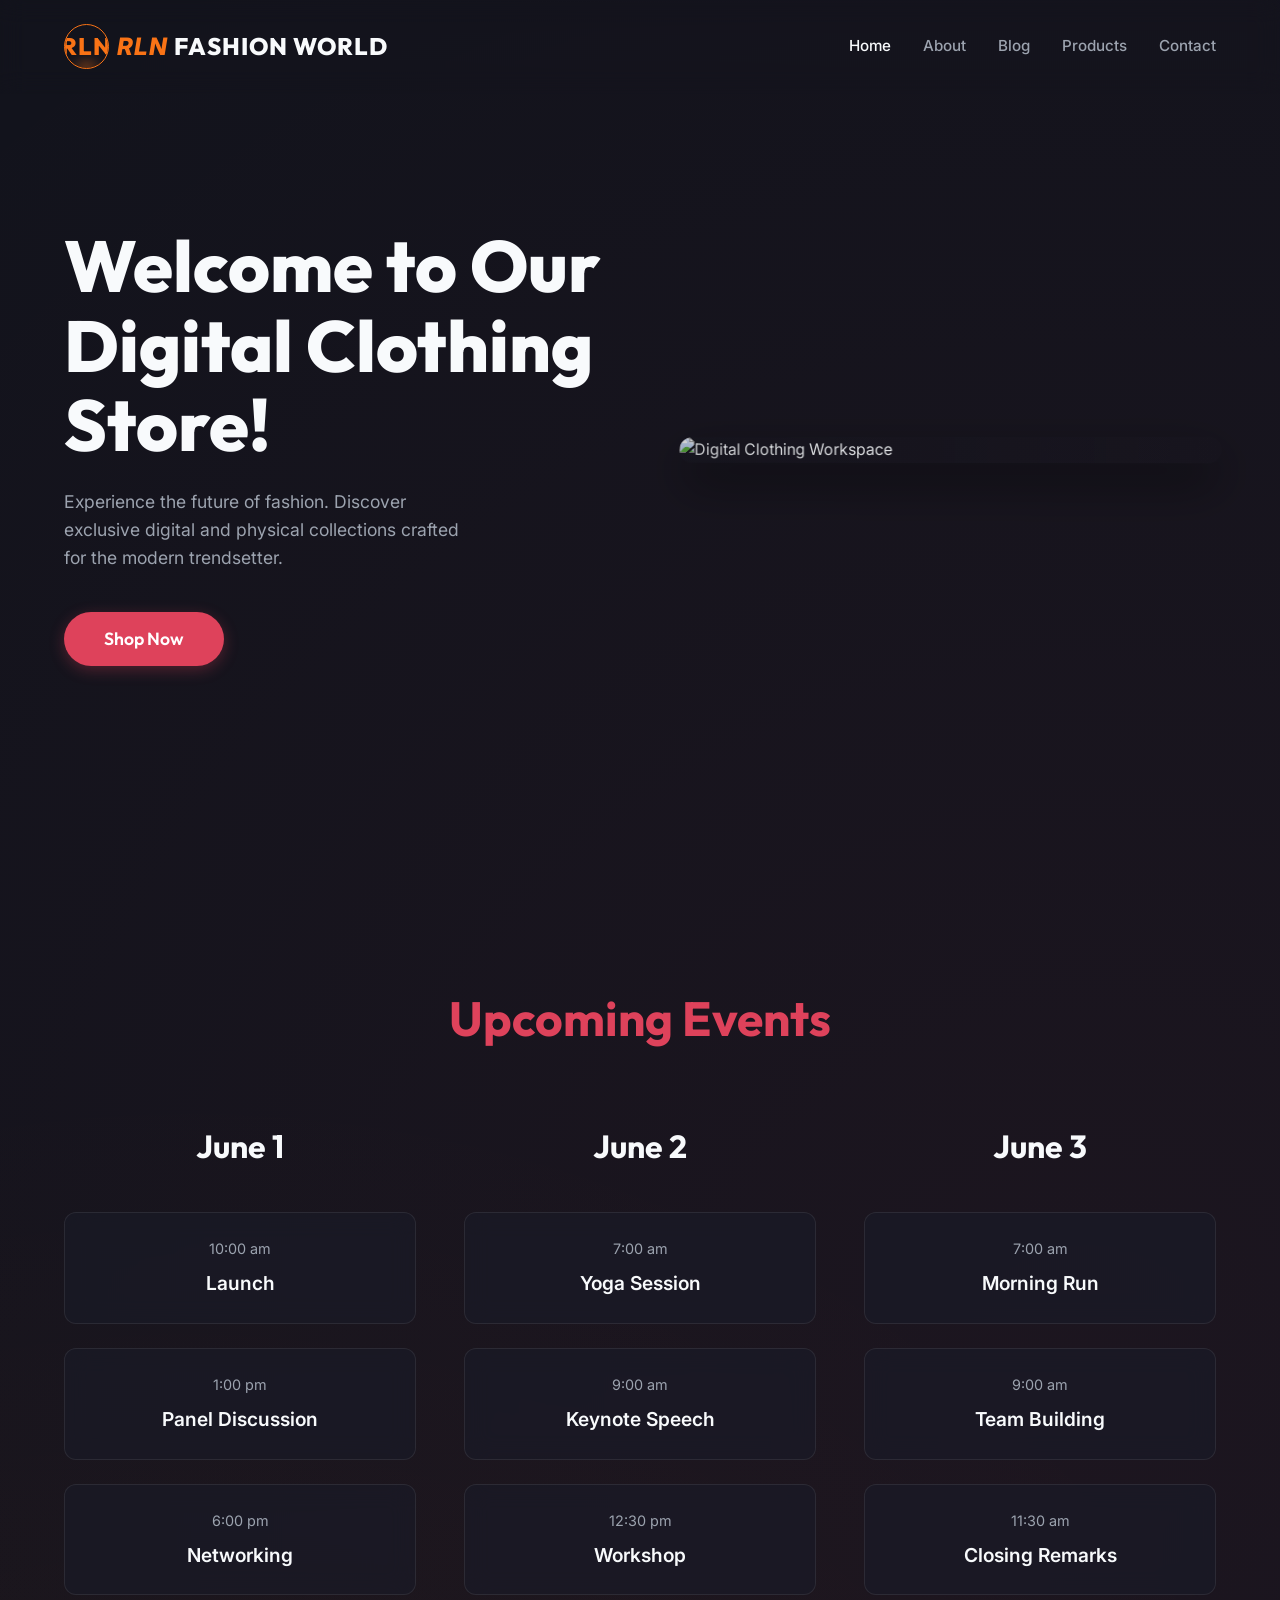
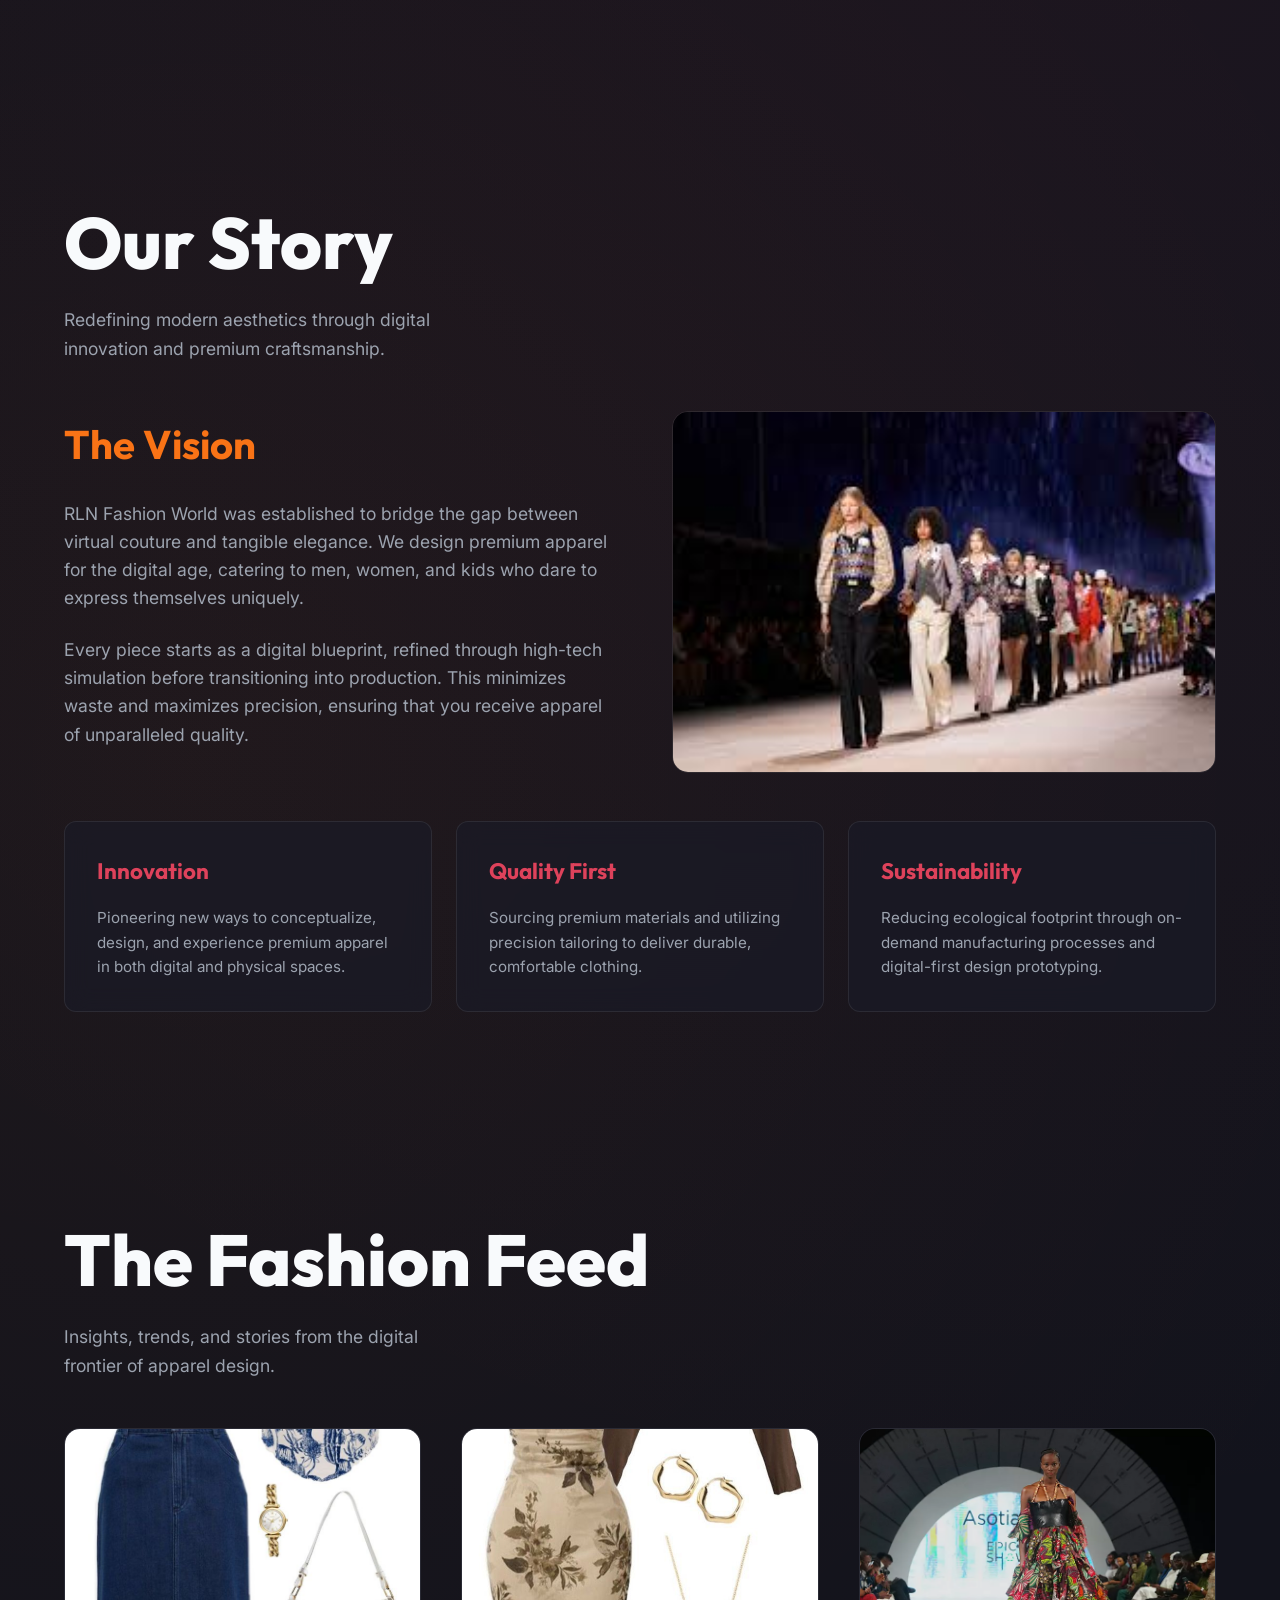
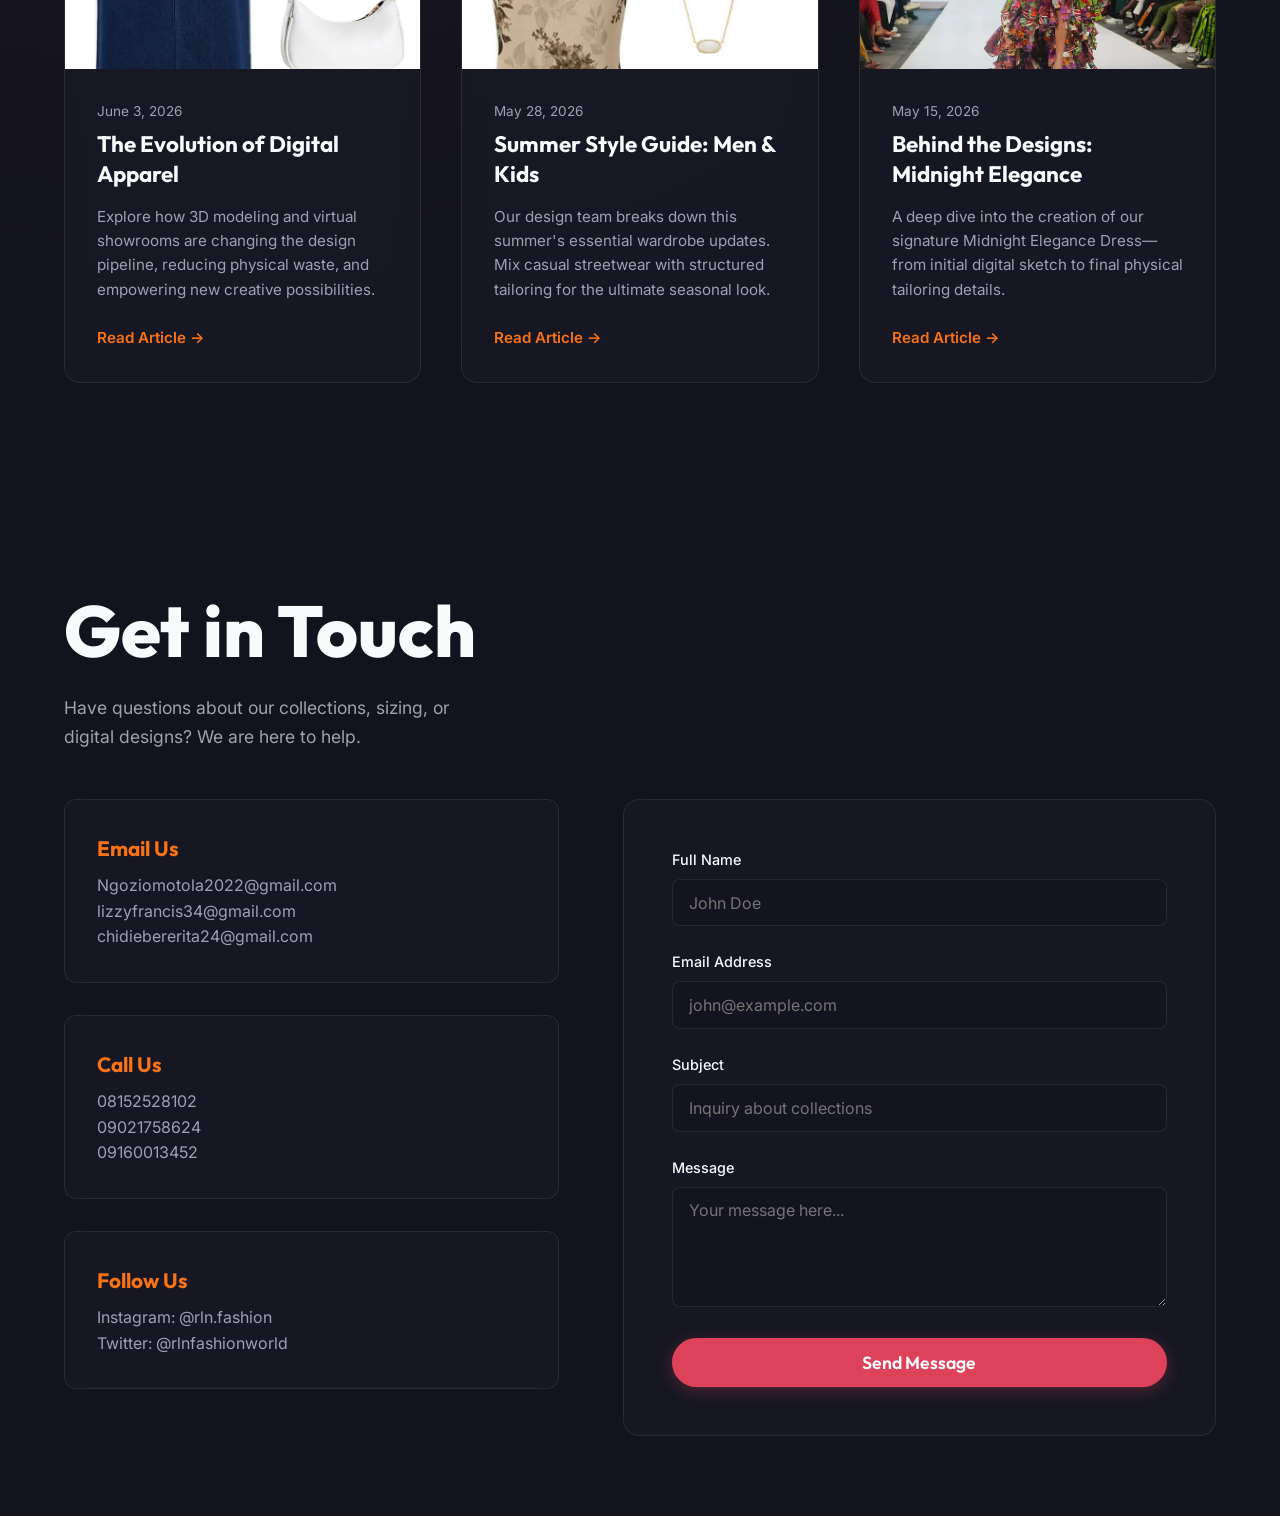
==== index.html @ 7cdd1222 "Initial commit of RLN Fashion website" ====
<!DOCTYPE html>
<html lang="en">
<head>
    <meta charset="UTF-8">
    <meta name="viewport" content="width=device-width, initial-scale=1.0">
    <title>RLN Fashion World | Welcome</title>
    <link rel="stylesheet" href="styles.css">
    <meta name="description" content="Welcome to RLN Fashion World - Your Digital Clothing Store.">
</head>
<body>
    <header id="navbar">
        <a href="#home" class="logo">
            <div class="logo-circle">
                <span class="brand-text">RLN</span>
            </div>
            <div class="logo-text">
                <span>RLN</span> <span class="brand-text">FASHION WORLD</span>
            </div>
        </a>
        <nav class="nav-links">
            <a href="#home" class="active">Home</a>
            <a href="#about">About</a>
            <a href="#blog">Blog</a>
            <a href="shop.html">Products</a>
            <a href="#contact">Contact</a>
        </nav>
    </header>

    <main>
        <!-- HOME SECTION -->
        <section id="home" class="hero">
            <div class="hero-content">
                <h1 class="hero-title">Welcome to Our Digital Clothing Store!</h1>
                <p class="hero-desc">Experience the future of fashion. Discover exclusive digital and physical collections crafted for the modern trendsetter.</p>
                <a href="shop.html" class="btn">Shop Now</a>
            </div>
            <div class="hero-image-wrapper">
                <img src="../../brain/f0b137f7-c832-4d14-9c70-6c9f47327f1c/hero_image_1780485335576.png" alt="Digital Clothing Workspace" class="hero-image">
                <div class="hero-image-overlay"></div>
            </div>
        </section>

        <!-- EVENTS SECTION -->
        <section class="events reveal" id="events">
            <h2 class="section-title">Upcoming Events</h2>
            <div class="events-grid">
                <!-- Day 1 -->
                <div class="event-day">
                    <h3 class="day-title">June 1</h3>
                    <div class="event-item">
                        <div class="event-time">10:00 am</div>
                        <div class="event-name">Launch</div>
                    </div>
                    <div class="event-item">
                        <div class="event-time">1:00 pm</div>
                        <div class="event-name">Panel Discussion</div>
                    </div>
                    <div class="event-item">
                        <div class="event-time">6:00 pm</div>
                        <div class="event-name">Networking</div>
                    </div>
                </div>
                <!-- Day 2 -->
                <div class="event-day">
                    <h3 class="day-title">June 2</h3>
                    <div class="event-item">
                        <div class="event-time">7:00 am</div>
                        <div class="event-name">Yoga Session</div>
                    </div>
                    <div class="event-item">
                        <div class="event-time">9:00 am</div>
                        <div class="event-name">Keynote Speech</div>
                    </div>
                    <div class="event-item">
                        <div class="event-time">12:30 pm</div>
                        <div class="event-name">Workshop</div>
                    </div>
                </div>
                <!-- Day 3 -->
                <div class="event-day">
                    <h3 class="day-title">June 3</h3>
                    <div class="event-item">
                        <div class="event-time">7:00 am</div>
                        <div class="event-name">Morning Run</div>
                    </div>
                    <div class="event-item">
                        <div class="event-time">9:00 am</div>
                        <div class="event-name">Team Building</div>
                    </div>
                    <div class="event-item">
                        <div class="event-time">11:30 am</div>
                        <div class="event-name">Closing Remarks</div>
                    </div>
                </div>
            </div>
        </section>

        <!-- ABOUT SECTION -->
        <section id="about" class="about-section">
            <h1 class="hero-title reveal">Our Story</h1>
            <p class="hero-desc reveal">Redefining modern aesthetics through digital innovation and premium craftsmanship.</p>

            <div class="about-content reveal">
                <div class="about-text">
                    <h2>The Vision</h2>
                    <p>RLN Fashion World was established to bridge the gap between virtual couture and tangible elegance. We design premium apparel for the digital age, catering to men, women, and kids who dare to express themselves uniquely.</p>
                    <p>Every piece starts as a digital blueprint, refined through high-tech simulation before transitioning into production. This minimizes waste and maximizes precision, ensuring that you receive apparel of unparalleled quality.</p>
                </div>
                <div class="about-image-wrapper">
                    <img src="images/image 5.jpg" alt="About RLN Fashion" class="about-image" style="width: 100%; border-radius: 16px; object-fit: cover; display: block; max-height: 450px; border: 1px solid var(--border);">
                </div>
            </div>

            <div class="about-values reveal">
                <div class="value-card">
                    <h3>Innovation</h3>
                    <p>Pioneering new ways to conceptualize, design, and experience premium apparel in both digital and physical spaces.</p>
                </div>
                <div class="value-card">
                    <h3>Quality First</h3>
                    <p>Sourcing premium materials and utilizing precision tailoring to deliver durable, comfortable clothing.</p>
                </div>
                <div class="value-card">
                    <h3>Sustainability</h3>
                    <p>Reducing ecological footprint through on-demand manufacturing processes and digital-first design prototyping.</p>
                </div>
            </div>
        </section>

        <!-- BLOG SECTION -->
        <section id="blog" class="blog-section">
            <h1 class="hero-title reveal">The Fashion Feed</h1>
            <p class="hero-desc reveal">Insights, trends, and stories from the digital frontier of apparel design.</p>

            <div class="blog-grid">
                <!-- Blog Post 1 -->
                <article class="blog-card reveal">
                    <img src="images/image 6.jpg" alt="The Evolution of Digital Apparel" class="blog-image">
                    <div class="blog-info">
                        <span class="blog-date">June 3, 2026</span>
                        <h2 class="blog-title">The Evolution of Digital Apparel</h2>
                        <p class="blog-excerpt">Explore how 3D modeling and virtual showrooms are changing the design pipeline, reducing physical waste, and empowering new creative possibilities.</p>
                        <a href="#" class="blog-link">Read Article &rarr;</a>
                    </div>
                </article>

                <!-- Blog Post 2 -->
                <article class="blog-card reveal">
                    <img src="images/image7.jpg" alt="Summer Style Guide: Men & Kids" class="blog-image">
                    <div class="blog-info">
                        <span class="blog-date">May 28, 2026</span>
                        <h2 class="blog-title">Summer Style Guide: Men & Kids</h2>
                        <p class="blog-excerpt">Our design team breaks down this summer's essential wardrobe updates. Mix casual streetwear with structured tailoring for the ultimate seasonal look.</p>
                        <a href="#" class="blog-link">Read Article &rarr;</a>
                    </div>
                </article>

                <!-- Blog Post 3 -->
                <article class="blog-card reveal">
                    <img src="images/image8.webp" alt="Behind the Designs: Midnight Elegance" class="blog-image">
                    <div class="blog-info">
                        <span class="blog-date">May 15, 2026</span>
                        <h2 class="blog-title">Behind the Designs: Midnight Elegance</h2>
                        <p class="blog-excerpt">A deep dive into the creation of our signature Midnight Elegance Dress—from initial digital sketch to final physical tailoring details.</p>
                        <a href="#" class="blog-link">Read Article &rarr;</a>
                    </div>
                </article>
            </div>
        </section>



        <!-- CONTACT SECTION -->
        <section id="contact" class="contact-section">
            <h1 class="hero-title reveal">Get in Touch</h1>
            <p class="hero-desc reveal">Have questions about our collections, sizing, or digital designs? We are here to help.</p>

            <div class="contact-container reveal">
                <!-- Contact Info Section -->
                <div class="contact-info">
                    <div class="contact-card">
                        <h3>Email Us</h3>
                        <p>Ngoziomotola2022@gmail.com</p>
                        <p>lizzyfrancis34@gmail.com</p>
                        <p>chidiebererita24@gmail.com</p>
                    </div>

                    <div class="contact-card">
                        <h3>Call Us</h3>
                        <p>08152528102</p>
                        <p>09021758624</p>
                        <p>09160013452</p>
                    </div>

                    <div class="contact-card">
                        <h3>Follow Us</h3>
                        <p>Instagram: @rln.fashion</p>
                        <p>Twitter: @rlnfashionworld</p>
                    </div>
                </div>

                <!-- Contact Form Section -->
                <div class="contact-form-container">
                    <form action="#" method="POST" onsubmit="event.preventDefault(); alert('Thank you for reaching out! We will get back to you soon.');">
                        <div class="form-group">
                            <label for="name">Full Name</label>
                            <input type="text" id="name" class="form-control" placeholder="John Doe" required>
                        </div>

                        <div class="form-group">
                            <label for="email">Email Address</label>
                            <input type="email" id="email" class="form-control" placeholder="john@example.com" required>
                        </div>

                        <div class="form-group">
                            <label for="subject">Subject</label>
                            <input type="text" id="subject" class="form-control" placeholder="Inquiry about collections" required>
                        </div>

                        <div class="form-group">
                            <label for="message">Message</label>
                            <textarea id="message" class="form-control" placeholder="Your message here..." required></textarea>
                        </div>

                        <button type="submit" class="btn" style="width: 100%;">Send Message</button>
                    </form>
                </div>
            </div>
        </section>
    </main>

    <script src="script.js"></script>
</body>
</html>
---- styles.css ----
@import url('https://fonts.googleapis.com/css2?family=Outfit:wght@300;400;600;800&family=Inter:wght@300;400;500&display=swap');

:root {
    --bg: #12131C;
    --surface: rgba(26, 28, 41, 0.6);
    --surface-solid: #1a1c29;
    --brand: #F97316; /* Orange */
    --accent: #DE425B; /* Coral / Pink from mockup */
    --accent-hover: #F95C77;
    --text: #F8FAFC;
    --muted: #9CA3AF;
    --border: rgba(255, 255, 255, 0.08);
    --glass-blur: blur(12px);
}

html {
    scroll-behavior: smooth;
}

* {
    box-sizing: border-box;
    margin: 0;
    padding: 0;
}

body {
    font-family: 'Inter', sans-serif;
    background-color: var(--bg);
    color: var(--text);
    overflow-x: hidden;
    line-height: 1.6;
    background-image: 
        radial-gradient(circle at 15% 50%, rgba(249, 115, 22, 0.05) 0%, transparent 50%),
        radial-gradient(circle at 85% 30%, rgba(222, 66, 91, 0.05) 0%, transparent 50%);
}

h1, h2, h3, h4, .brand-text {
    font-family: 'Outfit', sans-serif;
}

a {
    text-decoration: none;
    color: inherit;
}

/* NAVBAR */
header {
    display: flex;
    justify-content: space-between;
    align-items: center;
    padding: 1.5rem 5%;
    position: fixed;
    width: 100%;
    top: 0;
    z-index: 100;
    backdrop-filter: var(--glass-blur);
    border-bottom: 1px solid transparent;
    transition: all 0.3s ease;
}

header.scrolled {
    background-color: var(--surface);
    border-bottom: 1px solid var(--border);
}

.logo {
    display: flex;
    align-items: center;
    gap: 0.5rem;
    font-weight: 800;
    font-size: 1.5rem;
    letter-spacing: 1px;
}

.logo-circle {
    width: 45px;
    height: 45px;
    border-radius: 50%;
    border: 1px solid var(--brand);
    display: flex;
    align-items: center;
    justify-content: center;
    color: var(--brand);
    position: relative;
    overflow: hidden;
}

.logo-circle::after {
    content: '';
    position: absolute;
    bottom: -10px;
    left: 0;
    width: 100%;
    height: 20px;
    background: radial-gradient(circle, var(--brand) 0%, transparent 70%);
    opacity: 0.4;
    filter: blur(4px);
}

.logo-text span:first-child {
    color: var(--brand);
    font-style: italic;
}

.nav-links {
    display: flex;
    gap: 2rem;
}

.nav-links a {
    font-size: 0.95rem;
    font-weight: 500;
    color: var(--muted);
    transition: color 0.3s ease;
}

.nav-links a:hover, .nav-links a.active {
    color: var(--text);
}

/* BUTTONS */
.btn {
    display: inline-block;
    padding: 0.8rem 2.5rem;
    background-color: var(--accent);
    color: #fff;
    border-radius: 30px;
    font-family: 'Outfit', sans-serif;
    font-weight: 600;
    font-size: 1.1rem;
    cursor: pointer;
    border: none;
    transition: all 0.3s cubic-bezier(0.4, 0, 0.2, 1);
    box-shadow: 0 4px 15px rgba(222, 66, 91, 0.3);
    position: relative;
    overflow: hidden;
}

.btn:hover {
    background-color: var(--accent-hover);
    transform: translateY(-2px);
    box-shadow: 0 8px 25px rgba(222, 66, 91, 0.5);
}

.btn::after {
    content: '';
    position: absolute;
    top: 0;
    left: -100%;
    width: 100%;
    height: 100%;
    background: linear-gradient(90deg, transparent, rgba(255,255,255,0.2), transparent);
    transition: all 0.6s ease;
}

.btn:hover::after {
    left: 100%;
}

/* HERO SECTION */
.hero {
    min-height: 100vh;
    display: grid;
    grid-template-columns: 1fr 1fr;
    align-items: center;
    padding: 0 5%;
    gap: 4rem;
    position: relative;
}

.hero-content {
    animation: fadeUp 1s ease forwards;
}

.hero-title {
    font-size: 4.5rem;
    line-height: 1.1;
    margin-bottom: 1.5rem;
    font-weight: 800;
}

.hero-desc {
    font-size: 1.1rem;
    color: var(--muted);
    margin-bottom: 2.5rem;
    max-width: 400px;
}

.hero-image-wrapper {
    position: relative;
    border-radius: 20px;
    overflow: hidden;
    box-shadow: 0 20px 50px rgba(0,0,0,0.5);
    transform: perspective(1000px) rotateY(-5deg);
    transition: transform 0.5s ease;
    animation: fadeLeft 1s ease forwards;
}

.hero-image-wrapper:hover {
    transform: perspective(1000px) rotateY(0deg);
}

.hero-image {
    width: 100%;
    height: auto;
    display: block;
    border-radius: 20px;
}

.hero-image-overlay {
    position: absolute;
    inset: 0;
    background: linear-gradient(to right, rgba(18, 19, 28, 0.2), transparent);
}

/* EVENTS SECTION */
.events {
    padding: 5rem 5%;
}

.section-title {
    text-align: center;
    color: var(--accent);
    font-size: 3rem;
    margin-bottom: 4rem;
}

.events-grid {
    display: grid;
    grid-template-columns: repeat(3, 1fr);
    gap: 3rem;
}

.event-day {
    display: flex;
    flex-direction: column;
    gap: 1.5rem;
}

.day-title {
    font-size: 2rem;
    text-align: center;
    margin-bottom: 1rem;
}

.event-item {
    background: var(--surface);
    backdrop-filter: var(--glass-blur);
    border: 1px solid var(--border);
    border-radius: 12px;
    padding: 1.5rem;
    text-align: center;
    transition: all 0.3s ease;
    cursor: default;
}

.event-item:hover {
    transform: translateY(-5px);
    border-color: var(--accent);
    box-shadow: 0 10px 30px rgba(0,0,0,0.3);
}

.event-time {
    font-size: 0.9rem;
    color: var(--muted);
    margin-bottom: 0.5rem;
}

.event-name {
    font-size: 1.2rem;
    font-weight: 600;
}

/* SHOP SECTION */
.shop-header {
    padding: 8rem 5% 3rem;
    text-align: center;
}

.shop-categories {
    display: flex;
    justify-content: center;
    gap: 1rem;
    margin-top: 2rem;
}

.category-btn {
    background: var(--surface);
    border: 1px solid var(--border);
    color: var(--text);
    padding: 0.5rem 1.5rem;
    border-radius: 20px;
    cursor: pointer;
    font-family: 'Outfit';
    transition: all 0.3s ease;
}

.category-btn:hover, .category-btn.active {
    background: var(--brand);
    border-color: var(--brand);
}

.shop-grid {
    display: grid;
    grid-template-columns: repeat(auto-fit, minmax(300px, 1fr));
    gap: 2rem;
    padding: 0 5% 5rem;
}

.product-card {
    background: var(--surface);
    border-radius: 16px;
    overflow: hidden;
    border: 1px solid var(--border);
    transition: all 0.3s ease;
}

.product-card:hover {
    transform: translateY(-10px);
    box-shadow: 0 15px 40px rgba(0,0,0,0.4);
    border-color: var(--brand);
}

.product-image {
    width: 100%;
    height: 350px;
    object-fit: cover;
}

.product-info {
    padding: 1.5rem;
}

.product-tag {
    font-size: 0.8rem;
    color: var(--brand);
    text-transform: uppercase;
    letter-spacing: 1px;
    font-weight: 600;
    margin-bottom: 0.5rem;
}

.product-title {
    font-size: 1.2rem;
    margin-bottom: 0.5rem;
}

.product-price {
    font-weight: 600;
    color: var(--muted);
}

/* ANIMATIONS */
@keyframes fadeUp {
    from { opacity: 0; transform: translateY(30px); }
    to { opacity: 1; transform: translateY(0); }
}

@keyframes fadeLeft {
    from { opacity: 0; transform: translateX(30px) perspective(1000px) rotateY(-5deg); }
    to { opacity: 1; transform: translateX(0) perspective(1000px) rotateY(-5deg); }
}

.reveal {
    opacity: 0;
    transform: translateY(30px);
    transition: all 0.8s ease;
}

.reveal.active {
    opacity: 1;
    transform: translateY(0);
}

/* RESPONSIVE */
@media (max-width: 992px) {
    .hero {
        grid-template-columns: 1fr;
        text-align: center;
        padding-top: 6rem;
    }
    .hero-title { font-size: 3.5rem; }
    .hero-desc { margin: 0 auto 2.5rem; }
    .events-grid { grid-template-columns: 1fr; }
}

/* ABOUT, BLOG, SHOP & CONTACT PAGES */
.about-section, .blog-section, .shop-section, .contact-section {
    padding: 8rem 5% 5rem;
    min-height: 100vh;
}

.about-content {
    display: grid;
    grid-template-columns: 1fr 1fr;
    gap: 4rem;
    align-items: center;
    margin-top: 3rem;
}

.about-text h2 {
    font-size: 2.5rem;
    color: var(--brand);
    margin-bottom: 1.5rem;
}

.about-text p {
    color: var(--muted);
    font-size: 1.1rem;
    margin-bottom: 1.5rem;
}

.about-values {
    display: grid;
    grid-template-columns: repeat(auto-fit, minmax(220px, 1fr));
    gap: 1.5rem;
    margin-top: 3rem;
}

.value-card {
    background: var(--surface);
    border: 1px solid var(--border);
    padding: 2rem;
    border-radius: 12px;
    transition: all 0.3s ease;
    backdrop-filter: var(--glass-blur);
}

.value-card:hover {
    transform: translateY(-5px);
    border-color: var(--brand);
    box-shadow: 0 10px 30px rgba(0,0,0,0.3);
}

.value-card h3 {
    color: var(--accent);
    margin-bottom: 1rem;
    font-size: 1.4rem;
}

.value-card p {
    color: var(--muted);
    font-size: 0.95rem;
}

/* Blog Styles */
.blog-grid {
    display: grid;
    grid-template-columns: repeat(auto-fit, minmax(320px, 1fr));
    gap: 2.5rem;
    margin-top: 3rem;
}

.blog-card {
    background: var(--surface);
    border-radius: 16px;
    overflow: hidden;
    border: 1px solid var(--border);
    transition: all 0.3s ease;
    display: flex;
    flex-direction: column;
    backdrop-filter: var(--glass-blur);
}

.blog-card:hover {
    transform: translateY(-10px);
    box-shadow: 0 15px 40px rgba(0,0,0,0.4);
    border-color: var(--accent);
}

.blog-image {
    width: 100%;
    height: 240px;
    object-fit: cover;
}

.blog-info {
    padding: 2rem;
    display: flex;
    flex-direction: column;
    flex-grow: 1;
}

.blog-date {
    font-size: 0.85rem;
    color: var(--muted);
    margin-bottom: 0.5rem;
}

.blog-title {
    font-size: 1.4rem;
    margin-bottom: 1rem;
    color: var(--text);
    line-height: 1.3;
}

.blog-excerpt {
    color: var(--muted);
    font-size: 0.95rem;
    margin-bottom: 1.5rem;
    flex-grow: 1;
}

.blog-link {
    color: var(--brand);
    font-weight: 600;
    font-size: 0.95rem;
    align-self: flex-start;
    display: inline-flex;
    align-items: center;
    gap: 0.5rem;
    transition: gap 0.3s ease;
}

.blog-link:hover {
    gap: 0.8rem;
}

/* Contact Styles */
.contact-container {
    display: grid;
    grid-template-columns: 1fr 1.2fr;
    gap: 4rem;
    margin-top: 3rem;
}

.contact-info {
    display: flex;
    flex-direction: column;
    gap: 2rem;
}

.contact-card {
    background: var(--surface);
    border: 1px solid var(--border);
    padding: 2rem;
    border-radius: 12px;
    backdrop-filter: var(--glass-blur);
}

.contact-card h3 {
    color: var(--brand);
    margin-bottom: 0.5rem;
    font-size: 1.3rem;
}

.contact-card p {
    color: var(--muted);
}

.contact-form-container {
    background: var(--surface);
    border: 1px solid var(--border);
    padding: 3rem;
    border-radius: 16px;
    backdrop-filter: var(--glass-blur);
}

.form-group {
    margin-bottom: 1.5rem;
}

.form-group label {
    display: block;
    margin-bottom: 0.5rem;
    font-size: 0.9rem;
    color: var(--text);
    font-weight: 500;
}

.form-control {
    width: 100%;
    background: rgba(18, 19, 28, 0.5);
    border: 1px solid var(--border);
    padding: 0.8rem 1rem;
    border-radius: 8px;
    color: var(--text);
    font-family: inherit;
    font-size: 1rem;
    transition: all 0.3s ease;
}

.form-control:focus {
    outline: none;
    border-color: var(--brand);
    box-shadow: 0 0 10px rgba(249, 115, 22, 0.2);
}

textarea.form-control {
    resize: vertical;
    min-height: 120px;
}

@media (max-width: 768px) {
    .about-content, .contact-container {
        grid-template-columns: 1fr;
        gap: 2rem;
    }
}
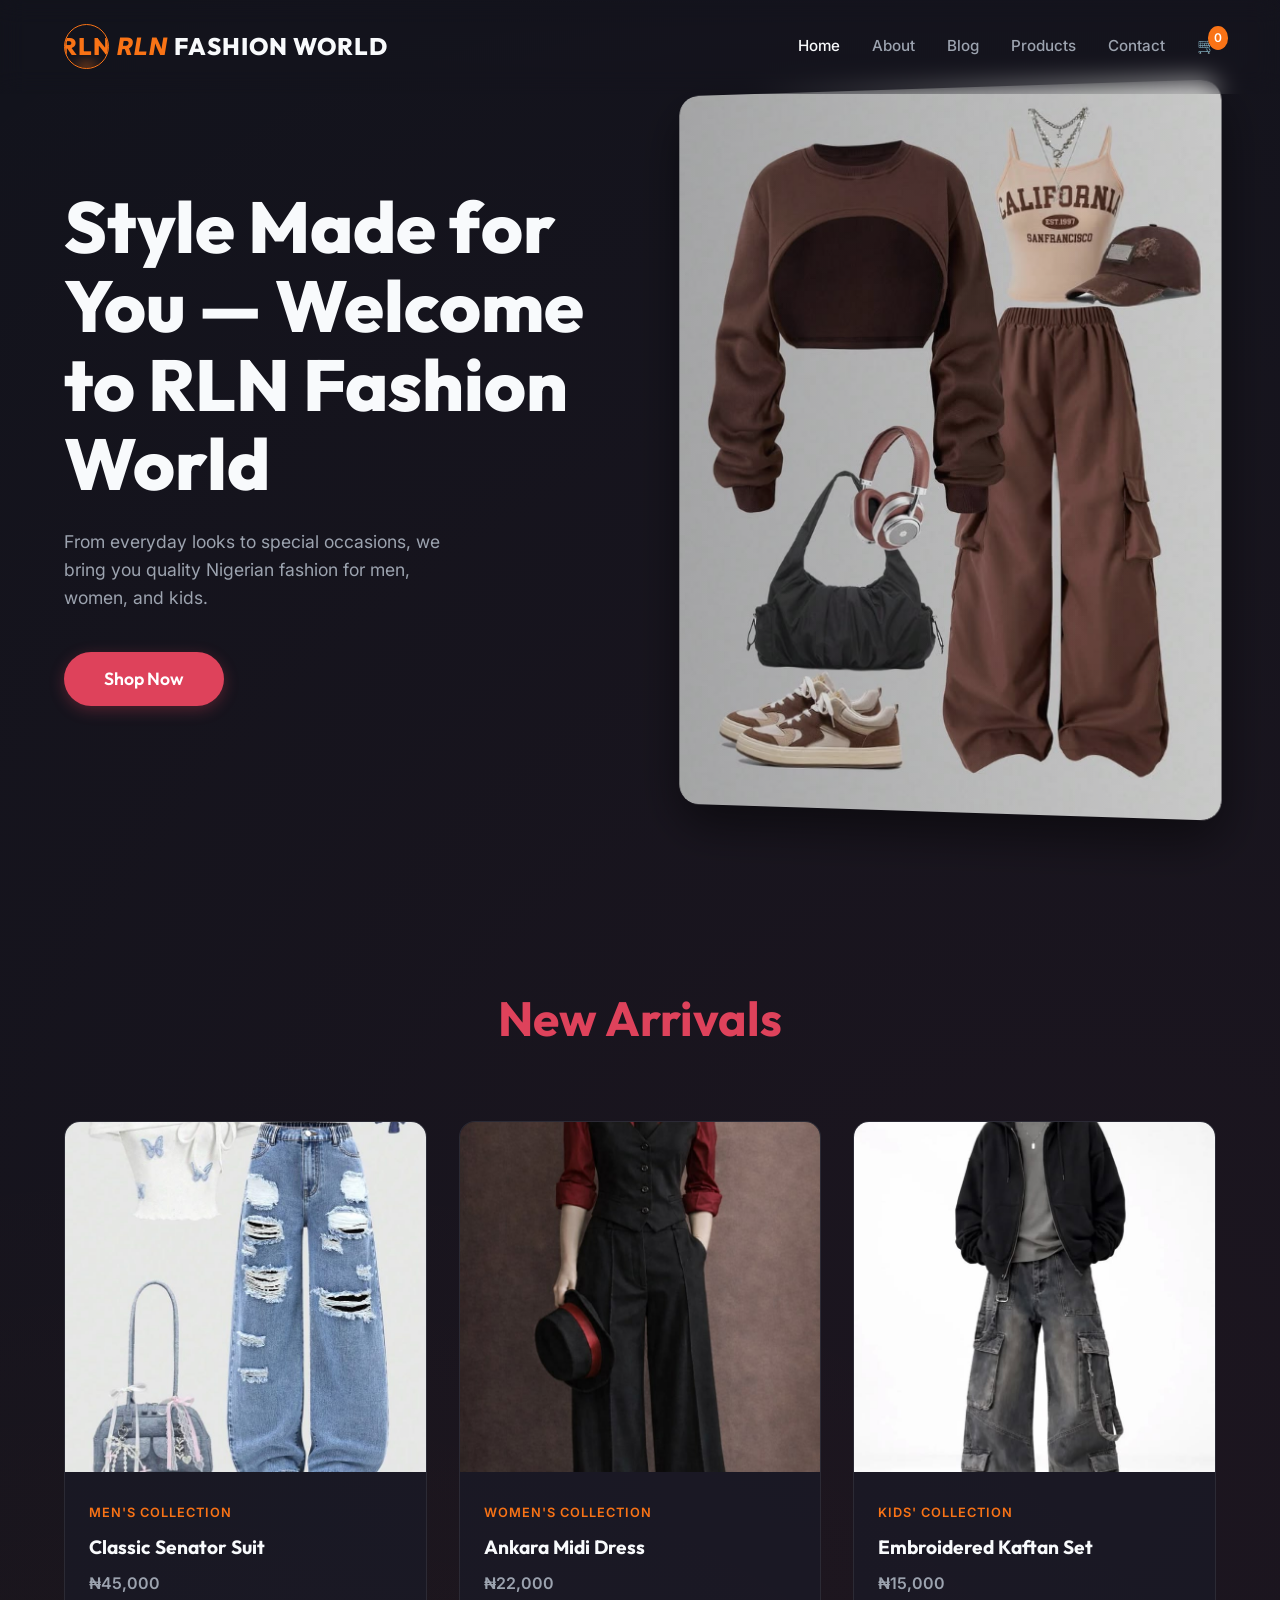
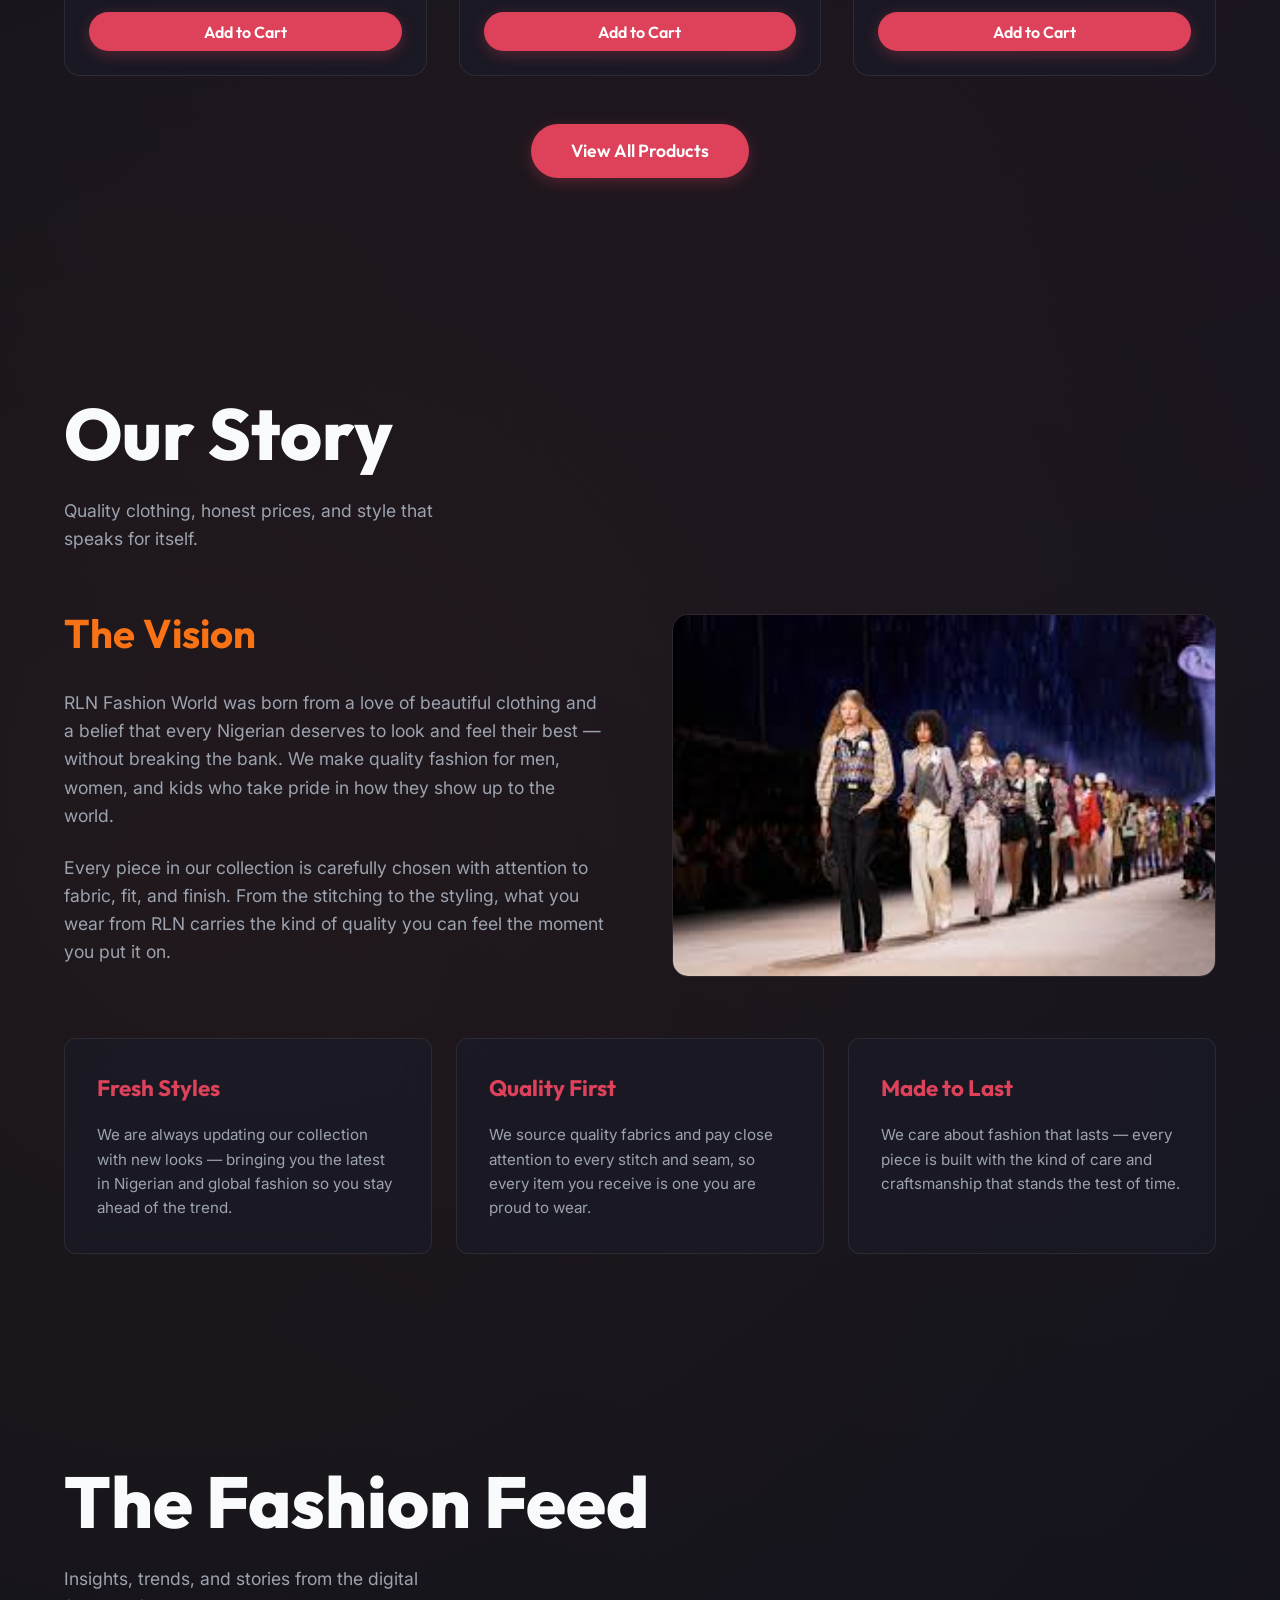
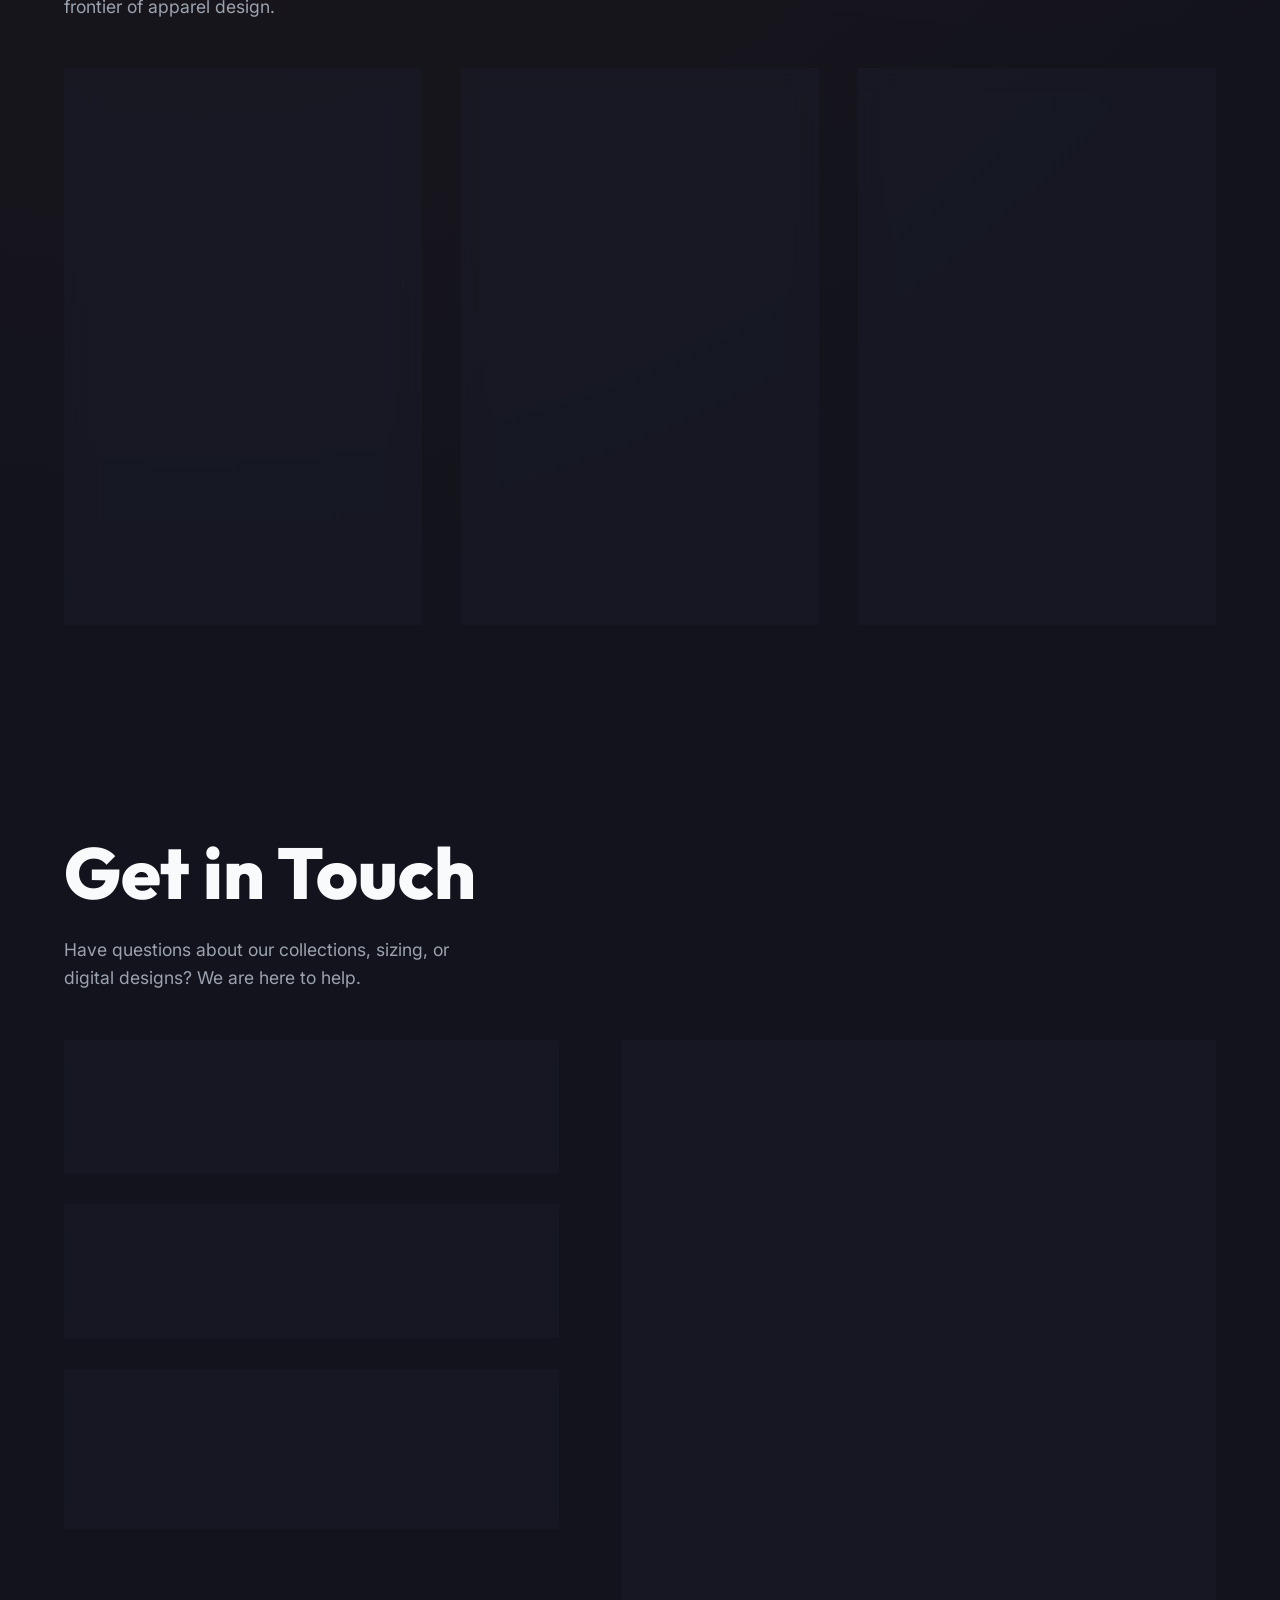
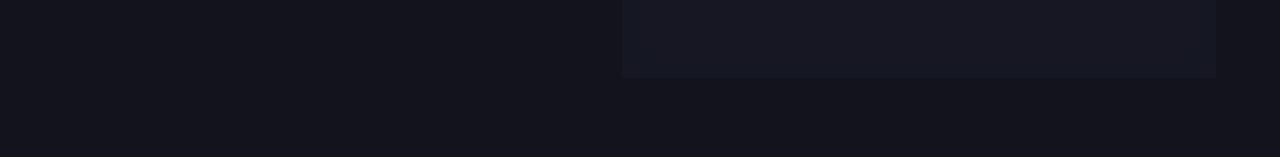
==== commit 07f935a1: "Implement shopping cart, size modal, and checkout flow" ====
--- a/index.html
+++ b/index.html
@@ -5,7 +5,7 @@
     <meta name="viewport" content="width=device-width, initial-scale=1.0">
     <title>RLN Fashion World | Welcome</title>
     <link rel="stylesheet" href="styles.css">
-    <meta name="description" content="Welcome to RLN Fashion World - Your Digital Clothing Store.">
+    <meta name="description" content="Welcome to RLN Fashion World - Quality Nigerian fashion for men, women, and kids.">
 </head>
 <body>
     <header id="navbar">
@@ -23,6 +23,9 @@
             <a href="#blog">Blog</a>
             <a href="shop.html">Products</a>
             <a href="#contact">Contact</a>
+            <a href="#" id="cart-icon" class="cart-icon-link">
+                🛒 <span id="cart-count">0</span>
+            </a>
         </nav>
     </header>
 
@@ -30,99 +33,81 @@
         <!-- HOME SECTION -->
         <section id="home" class="hero">
             <div class="hero-content">
-                <h1 class="hero-title">Welcome to Our Digital Clothing Store!</h1>
-                <p class="hero-desc">Experience the future of fashion. Discover exclusive digital and physical collections crafted for the modern trendsetter.</p>
+                <h1 class="hero-title">Style Made for You — Welcome to RLN Fashion World</h1>
+                <p class="hero-desc">From everyday looks to special occasions, we bring you quality Nigerian fashion for men, women, and kids.</p>
                 <a href="shop.html" class="btn">Shop Now</a>
             </div>
             <div class="hero-image-wrapper">
-                <img src="../../brain/f0b137f7-c832-4d14-9c70-6c9f47327f1c/hero_image_1780485335576.png" alt="Digital Clothing Workspace" class="hero-image">
+                <img src="images/image1.jpg" alt="RLN Fashion World Collection" class="hero-image">
                 <div class="hero-image-overlay"></div>
             </div>
         </section>
 
-        <!-- EVENTS SECTION -->
-        <section class="events reveal" id="events">
-            <h2 class="section-title">Upcoming Events</h2>
-            <div class="events-grid">
-                <!-- Day 1 -->
-                <div class="event-day">
-                    <h3 class="day-title">June 1</h3>
-                    <div class="event-item">
-                        <div class="event-time">10:00 am</div>
-                        <div class="event-name">Launch</div>
-                    </div>
-                    <div class="event-item">
-                        <div class="event-time">1:00 pm</div>
-                        <div class="event-name">Panel Discussion</div>
-                    </div>
-                    <div class="event-item">
-                        <div class="event-time">6:00 pm</div>
-                        <div class="event-name">Networking</div>
-                    </div>
-                </div>
-                <!-- Day 2 -->
-                <div class="event-day">
-                    <h3 class="day-title">June 2</h3>
-                    <div class="event-item">
-                        <div class="event-time">7:00 am</div>
-                        <div class="event-name">Yoga Session</div>
-                    </div>
-                    <div class="event-item">
-                        <div class="event-time">9:00 am</div>
-                        <div class="event-name">Keynote Speech</div>
-                    </div>
-                    <div class="event-item">
-                        <div class="event-time">12:30 pm</div>
-                        <div class="event-name">Workshop</div>
-                    </div>
-                </div>
-                <!-- Day 3 -->
-                <div class="event-day">
-                    <h3 class="day-title">June 3</h3>
-                    <div class="event-item">
-                        <div class="event-time">7:00 am</div>
-                        <div class="event-name">Morning Run</div>
-                    </div>
-                    <div class="event-item">
-                        <div class="event-time">9:00 am</div>
-                        <div class="event-name">Team Building</div>
-                    </div>
-                    <div class="event-item">
-                        <div class="event-time">11:30 am</div>
-                        <div class="event-name">Closing Remarks</div>
-                    </div>
-                </div>
+        <!-- NEW ARRIVALS SECTION -->
+        <section class="new-arrivals reveal" id="new-arrivals">
+            <h2 class="section-title">New Arrivals</h2>
+            <div class="arrivals-grid">
+                <div class="product-card">
+                    <img src="images/image2.jpg" alt="Men's Collection" class="product-image">
+                    <div class="product-info">
+                        <p class="product-tag">Men's Collection</p>
+                        <h3 class="product-title">Classic Senator Suit</h3>
+                        <p class="product-price">&#8358;45,000</p>
+                        <button class="btn add-to-cart-btn" data-id="p1" data-name="Classic Senator Suit" data-price="45000" data-image="images/image2.jpg" data-category="men">Add to Cart</button>
+                    </div>
+                </div>
+                <div class="product-card">
+                    <img src="images/image3.jpg" alt="Women's Collection" class="product-image">
+                    <div class="product-info">
+                        <p class="product-tag">Women's Collection</p>
+                        <h3 class="product-title">Ankara Midi Dress</h3>
+                        <p class="product-price">&#8358;22,000</p>
+                        <button class="btn add-to-cart-btn" data-id="p2" data-name="Ankara Midi Dress" data-price="22000" data-image="images/image3.jpg" data-category="women">Add to Cart</button>
+                    </div>
+                </div>
+                <div class="product-card">
+                    <img src="images/image4.jpg" alt="Kids' Collection" class="product-image">
+                    <div class="product-info">
+                        <p class="product-tag">Kids' Collection</p>
+                        <h3 class="product-title">Embroidered Kaftan Set</h3>
+                        <p class="product-price">&#8358;15,000</p>
+                        <button class="btn add-to-cart-btn" data-id="p3" data-name="Embroidered Kaftan Set" data-price="15000" data-image="images/image4.jpg" data-category="kids">Add to Cart</button>
+                    </div>
+                </div>
+            </div>
+            <div style="text-align: center; margin-top: 3rem;">
+                <a href="shop.html" class="btn">View All Products</a>
             </div>
         </section>
 
         <!-- ABOUT SECTION -->
         <section id="about" class="about-section">
             <h1 class="hero-title reveal">Our Story</h1>
-            <p class="hero-desc reveal">Redefining modern aesthetics through digital innovation and premium craftsmanship.</p>
+            <p class="hero-desc reveal">Quality clothing, honest prices, and style that speaks for itself.</p>
 
             <div class="about-content reveal">
                 <div class="about-text">
                     <h2>The Vision</h2>
-                    <p>RLN Fashion World was established to bridge the gap between virtual couture and tangible elegance. We design premium apparel for the digital age, catering to men, women, and kids who dare to express themselves uniquely.</p>
-                    <p>Every piece starts as a digital blueprint, refined through high-tech simulation before transitioning into production. This minimizes waste and maximizes precision, ensuring that you receive apparel of unparalleled quality.</p>
+                    <p>RLN Fashion World was born from a love of beautiful clothing and a belief that every Nigerian deserves to look and feel their best — without breaking the bank. We make quality fashion for men, women, and kids who take pride in how they show up to the world.</p>
+                    <p>Every piece in our collection is carefully chosen with attention to fabric, fit, and finish. From the stitching to the styling, what you wear from RLN carries the kind of quality you can feel the moment you put it on.</p>
                 </div>
                 <div class="about-image-wrapper">
-                    <img src="images/image 5.jpg" alt="About RLN Fashion" class="about-image" style="width: 100%; border-radius: 16px; object-fit: cover; display: block; max-height: 450px; border: 1px solid var(--border);">
+                    <img src="images/image5.jpg" alt="About RLN Fashion" class="about-image" style="width: 100%; border-radius: 16px; object-fit: cover; display: block; max-height: 450px; border: 1px solid var(--border);">
                 </div>
             </div>
 
             <div class="about-values reveal">
                 <div class="value-card">
-                    <h3>Innovation</h3>
-                    <p>Pioneering new ways to conceptualize, design, and experience premium apparel in both digital and physical spaces.</p>
+                    <h3>Fresh Styles</h3>
+                    <p>We are always updating our collection with new looks — bringing you the latest in Nigerian and global fashion so you stay ahead of the trend.</p>
                 </div>
                 <div class="value-card">
                     <h3>Quality First</h3>
-                    <p>Sourcing premium materials and utilizing precision tailoring to deliver durable, comfortable clothing.</p>
+                    <p>We source quality fabrics and pay close attention to every stitch and seam, so every item you receive is one you are proud to wear.</p>
                 </div>
                 <div class="value-card">
-                    <h3>Sustainability</h3>
-                    <p>Reducing ecological footprint through on-demand manufacturing processes and digital-first design prototyping.</p>
+                    <h3>Made to Last</h3>
+                    <p>We care about fashion that lasts — every piece is built with the kind of care and craftsmanship that stands the test of time.</p>
                 </div>
             </div>
         </section>
@@ -135,7 +120,7 @@
             <div class="blog-grid">
                 <!-- Blog Post 1 -->
                 <article class="blog-card reveal">
-                    <img src="images/image 6.jpg" alt="The Evolution of Digital Apparel" class="blog-image">
+                    <img src="images/image6.jpg" alt="The Evolution of Digital Apparel" class="blog-image">
                     <div class="blog-info">
                         <span class="blog-date">June 3, 2026</span>
                         <h2 class="blog-title">The Evolution of Digital Apparel</h2>
@@ -180,16 +165,12 @@
                 <div class="contact-info">
                     <div class="contact-card">
                         <h3>Email Us</h3>
-                        <p>Ngoziomotola2022@gmail.com</p>
-                        <p>lizzyfrancis34@gmail.com</p>
-                        <p>chidiebererita24@gmail.com</p>
+                        <p><a href="mailto:preciouspady@gmail.com" style="color: inherit;">preciouspady@gmail.com</a></p>
                     </div>
 
                     <div class="contact-card">
-                        <h3>Call Us</h3>
-                        <p>08152528102</p>
-                        <p>09021758624</p>
-                        <p>09160013452</p>
+                        <h3>Call / WhatsApp</h3>
+                        <p><a href="https://wa.me/2348080827232" style="color: inherit;">08080827232</a></p>
                     </div>
 
                     <div class="contact-card">
@@ -201,25 +182,28 @@
 
                 <!-- Contact Form Section -->
                 <div class="contact-form-container">
-                    <form action="#" method="POST" onsubmit="event.preventDefault(); alert('Thank you for reaching out! We will get back to you soon.');">
+                    <form action="https://formspree.io/f/mvkpaqbe" method="POST">
+                        <!-- Redirect to thank-you page after successful submission -->
+                        <input type="hidden" name="_next" value="thank-you.html">
+
                         <div class="form-group">
                             <label for="name">Full Name</label>
-                            <input type="text" id="name" class="form-control" placeholder="John Doe" required>
+                            <input type="text" id="name" name="name" class="form-control" placeholder="John Doe" required>
                         </div>
 
                         <div class="form-group">
                             <label for="email">Email Address</label>
-                            <input type="email" id="email" class="form-control" placeholder="john@example.com" required>
+                            <input type="email" id="email" name="email" class="form-control" placeholder="john@example.com" required>
                         </div>
 
                         <div class="form-group">
                             <label for="subject">Subject</label>
-                            <input type="text" id="subject" class="form-control" placeholder="Inquiry about collections" required>
+                            <input type="text" id="subject" name="subject" class="form-control" placeholder="Inquiry about collections" required>
                         </div>
 
                         <div class="form-group">
                             <label for="message">Message</label>
-                            <textarea id="message" class="form-control" placeholder="Your message here..." required></textarea>
+                            <textarea id="message" name="message" class="form-control" placeholder="Your message here..." required></textarea>
                         </div>
 
                         <button type="submit" class="btn" style="width: 100%;">Send Message</button>
@@ -228,6 +212,46 @@
             </div>
         </section>
     </main>
+
+    <!-- SIZE SELECTION MODAL -->
+    <div class="modal-overlay" id="size-modal">
+        <div class="modal-content size-modal-content">
+            <div class="modal-header">
+                <h3>Select Size</h3>
+                <button class="close-modal" id="close-size-modal">&times;</button>
+            </div>
+            <div class="modal-body">
+                <div id="modal-product-info" class="modal-product-info">
+                    <!-- populated via js -->
+                </div>
+                <div class="size-selector modal-sizes" id="modal-size-selector">
+                    <!-- buttons populated via js -->
+                </div>
+                <span class="size-error" id="modal-size-error">Please select a size</span>
+                <button class="btn" id="confirm-size-btn" style="width: 100%; margin-top: 1rem;">Add to Cart</button>
+            </div>
+        </div>
+    </div>
+
+    <!-- CART OVERLAY -->
+    <div class="cart-overlay" id="cart-overlay">
+        <div class="cart-panel">
+            <div class="cart-header">
+                <h2>Your Cart</h2>
+                <button class="close-cart" id="close-cart">&times;</button>
+            </div>
+            <div class="cart-items" id="cart-items">
+                <!-- Cart items will be injected here via JS -->
+            </div>
+            <div class="cart-footer">
+                <div class="cart-total">
+                    <span>Subtotal:</span>
+                    <span id="cart-subtotal">&#8358;0</span>
+                </div>
+                <a href="checkout.html" class="btn checkout-btn" style="width: 100%; text-align: center;">Proceed to Checkout</a>
+            </div>
+        </div>
+    </div>
 
     <script src="script.js"></script>
 </body>
--- a/styles.css
+++ b/styles.css
@@ -213,8 +213,8 @@
     background: linear-gradient(to right, rgba(18, 19, 28, 0.2), transparent);
 }
 
-/* EVENTS SECTION */
-.events {
+/* NEW ARRIVALS SECTION */
+.new-arrivals {
     padding: 5rem 5%;
 }
 
@@ -225,50 +225,10 @@
     margin-bottom: 4rem;
 }
 
-.events-grid {
+.arrivals-grid {
     display: grid;
     grid-template-columns: repeat(3, 1fr);
-    gap: 3rem;
-}
-
-.event-day {
-    display: flex;
-    flex-direction: column;
-    gap: 1.5rem;
-}
-
-.day-title {
-    font-size: 2rem;
-    text-align: center;
-    margin-bottom: 1rem;
-}
-
-.event-item {
-    background: var(--surface);
-    backdrop-filter: var(--glass-blur);
-    border: 1px solid var(--border);
-    border-radius: 12px;
-    padding: 1.5rem;
-    text-align: center;
-    transition: all 0.3s ease;
-    cursor: default;
-}
-
-.event-item:hover {
-    transform: translateY(-5px);
-    border-color: var(--accent);
-    box-shadow: 0 10px 30px rgba(0,0,0,0.3);
-}
-
-.event-time {
-    font-size: 0.9rem;
-    color: var(--muted);
-    margin-bottom: 0.5rem;
-}
-
-.event-name {
-    font-size: 1.2rem;
-    font-weight: 600;
+    gap: 2rem;
 }
 
 /* SHOP SECTION */
@@ -381,7 +341,7 @@
     }
     .hero-title { font-size: 3.5rem; }
     .hero-desc { margin: 0 auto 2.5rem; }
-    .events-grid { grid-template-columns: 1fr; }
+    .arrivals-grid { grid-template-columns: 1fr; }
 }
 
 /* ABOUT, BLOG, SHOP & CONTACT PAGES */
@@ -598,3 +558,571 @@
     }
 }
 
+/* CART ICON & BADGE */
+.cart-icon-link {
+    position: relative;
+    font-size: 1.2rem;
+}
+
+#cart-count {
+    position: absolute;
+    top: -8px;
+    right: -12px;
+    background-color: var(--brand);
+    color: white;
+    font-size: 0.75rem;
+    font-weight: 600;
+    padding: 2px 6px;
+    border-radius: 50%;
+    min-width: 18px;
+    text-align: center;
+}
+
+/* CART OVERLAY (SLIDE-OUT) */
+.cart-overlay {
+    position: fixed;
+    top: 0;
+    right: -100%;
+    width: 100%;
+    height: 100vh;
+    background: rgba(0, 0, 0, 0.5);
+    z-index: 1000;
+    backdrop-filter: blur(4px);
+    transition: right 0.4s ease;
+    display: flex;
+    justify-content: flex-end;
+}
+
+.cart-overlay.open {
+    right: 0;
+}
+
+.cart-panel {
+    width: 100%;
+    max-width: 400px;
+    background: var(--surface-solid);
+    height: 100%;
+    display: flex;
+    flex-direction: column;
+    box-shadow: -5px 0 30px rgba(0,0,0,0.5);
+}
+
+.cart-header {
+    padding: 1.5rem;
+    border-bottom: 1px solid var(--border);
+    display: flex;
+    justify-content: space-between;
+    align-items: center;
+}
+
+.cart-header h2 {
+    font-size: 1.5rem;
+    color: var(--text);
+}
+
+.close-cart {
+    background: none;
+    border: none;
+    color: var(--text);
+    font-size: 2rem;
+    cursor: pointer;
+    transition: color 0.3s;
+}
+
+.close-cart:hover {
+    color: var(--accent);
+}
+
+.cart-items {
+    flex-grow: 1;
+    overflow-y: auto;
+    padding: 1.5rem;
+}
+
+.cart-item {
+    display: flex;
+    gap: 1rem;
+    margin-bottom: 1.5rem;
+    padding-bottom: 1.5rem;
+    border-bottom: 1px solid var(--border);
+}
+
+.cart-item-img {
+    width: 80px;
+    height: 80px;
+    border-radius: 8px;
+    object-fit: cover;
+}
+
+.cart-item-info {
+    flex-grow: 1;
+}
+
+.cart-item-title {
+    font-size: 1rem;
+    margin-bottom: 0.25rem;
+}
+
+.cart-item-price {
+    color: var(--brand);
+    font-weight: 600;
+    margin-bottom: 0.5rem;
+}
+
+.cart-item-actions {
+    display: flex;
+    align-items: center;
+    gap: 1rem;
+}
+
+.quantity-controls {
+    display: flex;
+    align-items: center;
+    gap: 0.5rem;
+    background: rgba(255,255,255,0.05);
+    padding: 0.2rem 0.5rem;
+    border-radius: 20px;
+}
+
+.quantity-controls button {
+    background: none;
+    border: none;
+    color: var(--text);
+    cursor: pointer;
+    font-size: 1rem;
+}
+
+.remove-item {
+    color: var(--muted);
+    font-size: 0.85rem;
+    cursor: pointer;
+    background: none;
+    border: none;
+    transition: color 0.3s;
+}
+
+.remove-item:hover {
+    color: var(--accent);
+}
+
+.cart-footer {
+    padding: 1.5rem;
+    border-top: 1px solid var(--border);
+    background: rgba(18, 19, 28, 0.9);
+}
+
+.cart-total {
+    display: flex;
+    justify-content: space-between;
+    font-size: 1.2rem;
+    font-weight: 600;
+    margin-bottom: 1rem;
+}
+
+.empty-cart-msg {
+    font-weight: 500;
+}
+
+.form-control {
+    width: 100%;
+    background: rgba(18, 19, 28, 0.5);
+    border: 1px solid var(--border);
+    padding: 0.8rem 1rem;
+    border-radius: 8px;
+    color: var(--text);
+    font-family: inherit;
+    font-size: 1rem;
+    transition: all 0.3s ease;
+}
+
+.form-control:focus {
+    outline: none;
+    border-color: var(--brand);
+    box-shadow: 0 0 10px rgba(249, 115, 22, 0.2);
+}
+
+textarea.form-control {
+    resize: vertical;
+    min-height: 120px;
+}
+
+@media (max-width: 768px) {
+    .about-content, .contact-container {
+        grid-template-columns: 1fr;
+        gap: 2rem;
+    }
+}
+
+/* CART ICON & BADGE */
+.cart-icon-link {
+    position: relative;
+    font-size: 1.2rem;
+}
+
+#cart-count {
+    position: absolute;
+    top: -8px;
+    right: -12px;
+    background-color: var(--brand);
+    color: white;
+    font-size: 0.75rem;
+    font-weight: 600;
+    padding: 2px 6px;
+    border-radius: 50%;
+    min-width: 18px;
+    text-align: center;
+}
+
+/* CART OVERLAY (SLIDE-OUT) */
+.cart-overlay {
+    position: fixed;
+    top: 0;
+    right: -100%;
+    width: 100%;
+    height: 100vh;
+    background: rgba(0, 0, 0, 0.5);
+    z-index: 1000;
+    backdrop-filter: blur(4px);
+    transition: right 0.4s ease;
+    display: flex;
+    justify-content: flex-end;
+}
+
+.cart-overlay.open {
+    right: 0;
+}
+
+.cart-panel {
+    width: 100%;
+    max-width: 400px;
+    background: var(--surface-solid);
+    height: 100%;
+    display: flex;
+    flex-direction: column;
+    box-shadow: -5px 0 30px rgba(0,0,0,0.5);
+}
+
+.cart-header {
+    padding: 1.5rem;
+    border-bottom: 1px solid var(--border);
+    display: flex;
+    justify-content: space-between;
+    align-items: center;
+}
+
+.cart-header h2 {
+    font-size: 1.5rem;
+    color: var(--text);
+}
+
+.close-cart {
+    background: none;
+    border: none;
+    color: var(--text);
+    font-size: 2rem;
+    cursor: pointer;
+    transition: color 0.3s;
+}
+
+.close-cart:hover {
+    color: var(--accent);
+}
+
+.cart-items {
+    flex-grow: 1;
+    overflow-y: auto;
+    padding: 1.5rem;
+}
+
+.cart-item {
+    display: flex;
+    gap: 1rem;
+    margin-bottom: 1.5rem;
+    padding-bottom: 1.5rem;
+    border-bottom: 1px solid var(--border);
+}
+
+.cart-item-img {
+    width: 80px;
+    height: 80px;
+    border-radius: 8px;
+    object-fit: cover;
+}
+
+.cart-item-info {
+    flex-grow: 1;
+}
+
+.cart-item-title {
+    font-size: 1rem;
+    margin-bottom: 0.25rem;
+}
+
+.cart-item-price {
+    color: var(--brand);
+    font-weight: 600;
+    margin-bottom: 0.5rem;
+}
+
+.cart-item-actions {
+    display: flex;
+    align-items: center;
+    gap: 1rem;
+}
+
+.quantity-controls {
+    display: flex;
+    align-items: center;
+    gap: 0.5rem;
+    background: rgba(255,255,255,0.05);
+    padding: 0.2rem 0.5rem;
+    border-radius: 20px;
+}
+
+.quantity-controls button {
+    background: none;
+    border: none;
+    color: var(--text);
+    cursor: pointer;
+    font-size: 1rem;
+}
+
+.remove-item {
+    color: var(--muted);
+    font-size: 0.85rem;
+    cursor: pointer;
+    background: none;
+    border: none;
+    transition: color 0.3s;
+}
+
+.remove-item:hover {
+    color: var(--accent);
+}
+
+.cart-footer {
+    padding: 1.5rem;
+    border-top: 1px solid var(--border);
+    background: rgba(18, 19, 28, 0.9);
+}
+
+.cart-total {
+    display: flex;
+    justify-content: space-between;
+    font-size: 1.2rem;
+    font-weight: 600;
+    margin-bottom: 1rem;
+}
+
+.empty-cart-msg {
+    text-align: center;
+    color: var(--muted);
+    margin-top: 2rem;
+}
+
+/* ADD TO CART BUTTON TWEAKS */
+.add-to-cart-btn {
+    width: 100%;
+    margin-top: 1rem;
+    padding: 0.6rem 1rem;
+    font-size: 1rem;
+}
+
+/* CHECKOUT PAGE */
+.checkout-section {
+    padding: 8rem 5% 5rem;
+    min-height: 100vh;
+}
+
+.checkout-container {
+    display: grid;
+    grid-template-columns: 1fr 1.2fr;
+    gap: 4rem;
+    max-width: 1200px;
+    margin: 0 auto;
+}
+
+.order-summary-container {
+    background: var(--surface);
+    border: 1px solid var(--border);
+    border-radius: 12px;
+    padding: 2rem;
+    backdrop-filter: var(--glass-blur);
+    align-self: start;
+}
+
+.order-summary-container h3 {
+    margin-bottom: 1.5rem;
+    color: var(--brand);
+    font-size: 1.3rem;
+    border-bottom: 1px solid var(--border);
+    padding-bottom: 0.5rem;
+}
+
+.checkout-items {
+    margin-bottom: 1.5rem;
+    max-height: 400px;
+    overflow-y: auto;
+}
+
+.checkout-item {
+    display: flex;
+    justify-content: space-between;
+    align-items: center;
+    margin-bottom: 1rem;
+    font-size: 0.95rem;
+    padding-bottom: 1rem;
+    border-bottom: 1px solid rgba(255,255,255,0.05);
+}
+
+.checkout-item-details {
+    display: flex;
+    align-items: center;
+    gap: 1rem;
+}
+
+.checkout-item-img {
+    width: 50px;
+    height: 50px;
+    border-radius: 4px;
+    object-fit: cover;
+}
+
+.checkout-total {
+    display: flex;
+    justify-content: space-between;
+    font-size: 1.2rem;
+    font-weight: 600;
+    border-top: 1px solid var(--border);
+    padding-top: 1rem;
+}
+
+@media (max-width: 768px) {
+    .checkout-container {
+        grid-template-columns: 1fr;
+    }
+}
+
+/* MODALS */
+.modal-overlay {
+    position: fixed;
+    top: 0;
+    left: 0;
+    width: 100%;
+    height: 100vh;
+    background: rgba(0, 0, 0, 0.5);
+    z-index: 1000;
+    backdrop-filter: blur(4px);
+    display: none;
+    justify-content: center;
+    align-items: center;
+}
+
+.modal-overlay.open {
+    display: flex;
+}
+
+.modal-content {
+    background: var(--surface-solid);
+    width: 90%;
+    max-width: 400px;
+    border-radius: 12px;
+    box-shadow: 0 10px 30px rgba(0,0,0,0.5);
+    animation: modalPop 0.3s ease;
+}
+
+@keyframes modalPop {
+    from { transform: scale(0.95); opacity: 0; }
+    to { transform: scale(1); opacity: 1; }
+}
+
+.modal-header {
+    padding: 1.5rem;
+    border-bottom: 1px solid var(--border);
+    display: flex;
+    justify-content: space-between;
+    align-items: center;
+}
+
+.modal-header h3 {
+    font-size: 1.25rem;
+    color: var(--text);
+}
+
+.close-modal {
+    background: none;
+    border: none;
+    color: var(--text);
+    font-size: 2rem;
+    cursor: pointer;
+    transition: color 0.3s;
+}
+
+.close-modal:hover {
+    color: var(--accent);
+}
+
+.modal-body {
+    padding: 1.5rem;
+}
+
+.modal-product-info {
+    display: flex;
+    gap: 1rem;
+    margin-bottom: 1.5rem;
+    align-items: center;
+}
+
+.modal-product-img {
+    width: 60px;
+    height: 60px;
+    border-radius: 8px;
+    object-fit: cover;
+}
+
+.modal-product-details h4 {
+    margin-bottom: 0.25rem;
+    font-size: 1rem;
+}
+
+.modal-product-details p {
+    color: var(--brand);
+    font-weight: 600;
+}
+
+/* SIZE SELECTOR */
+.size-selector {
+    display: flex;
+    gap: 0.5rem;
+    margin-bottom: 0.5rem;
+    flex-wrap: wrap;
+}
+
+.size-btn {
+    background: transparent;
+    border: 1px solid var(--border);
+    color: var(--muted);
+    padding: 0.2rem 0.6rem;
+    border-radius: 4px;
+    font-size: 0.85rem;
+    cursor: pointer;
+    transition: all 0.2s ease;
+}
+
+.size-btn:hover {
+    border-color: var(--brand);
+    color: var(--text);
+}
+
+.size-btn.active {
+    background: var(--brand);
+    border-color: var(--brand);
+    color: white;
+}
+
+.size-error {
+    color: var(--accent);
+    font-size: 0.85rem;
+    margin-bottom: 0.5rem;
+    display: none;
+}
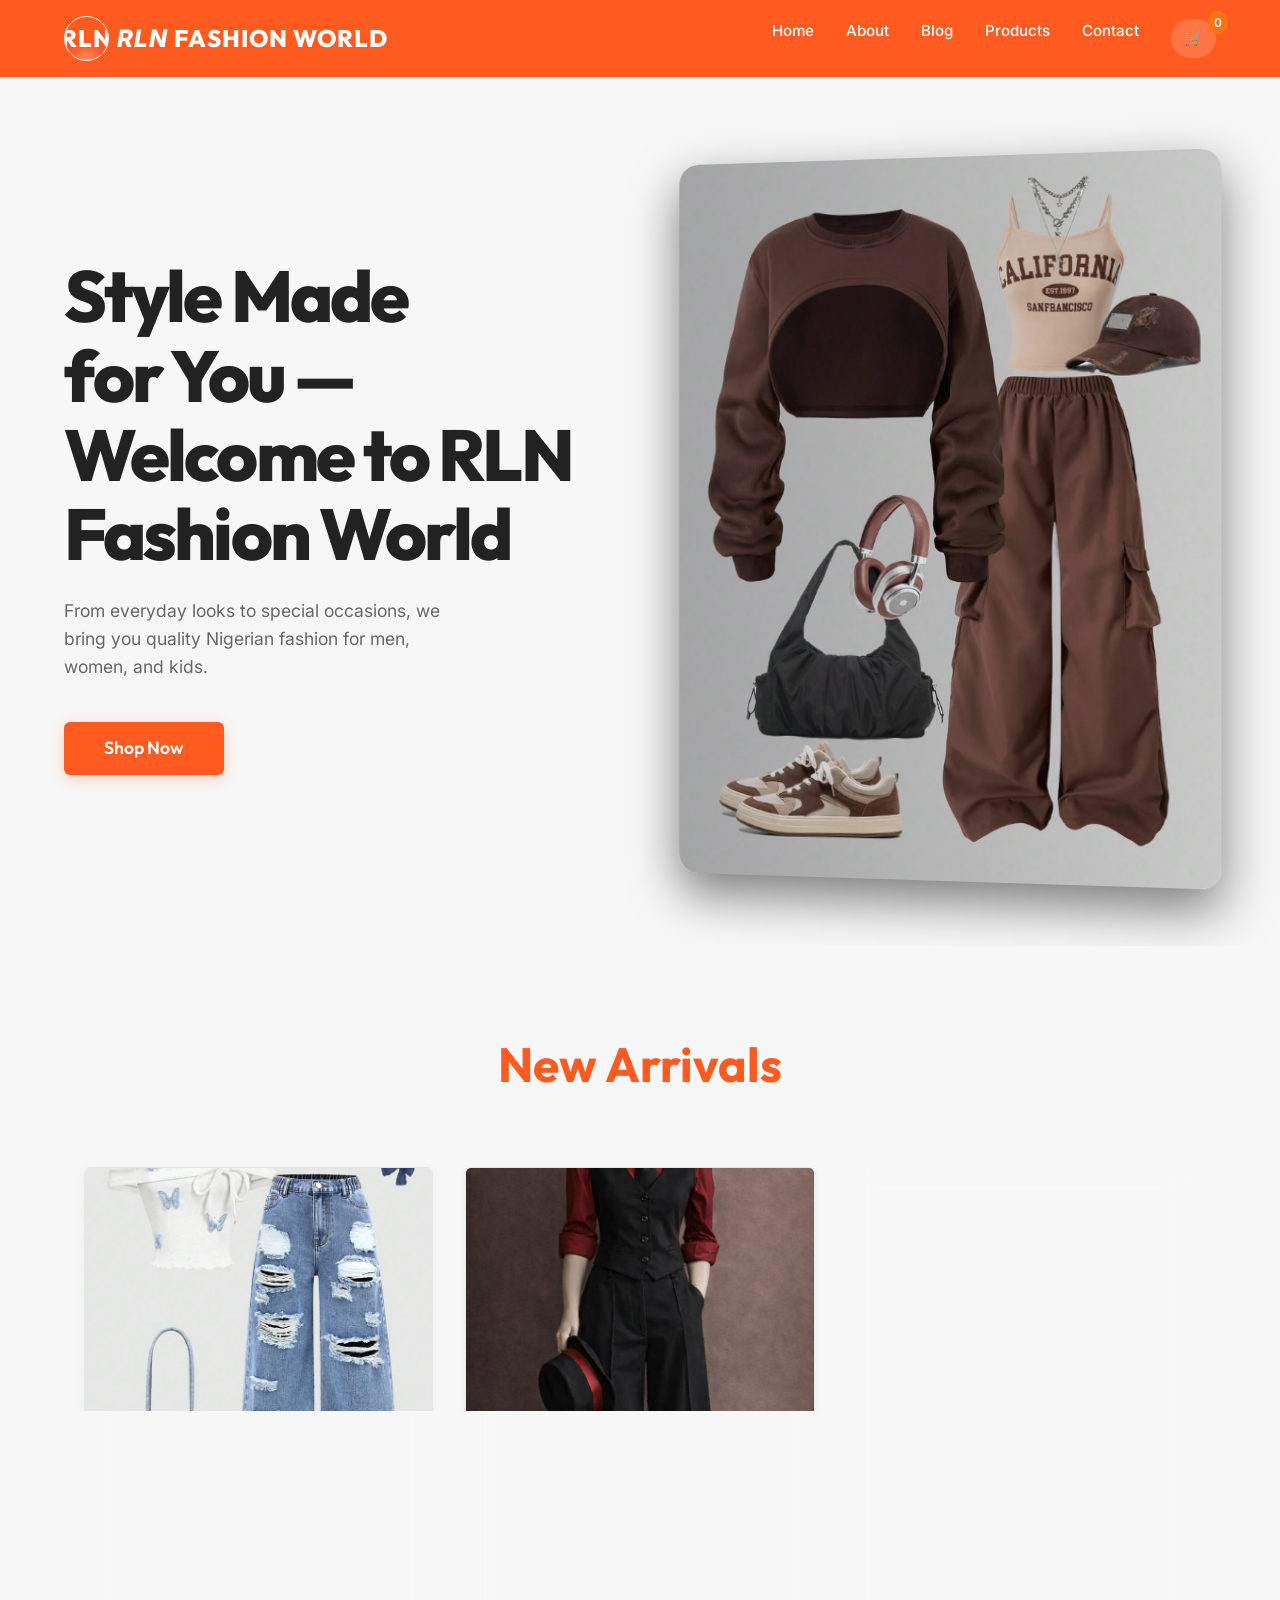
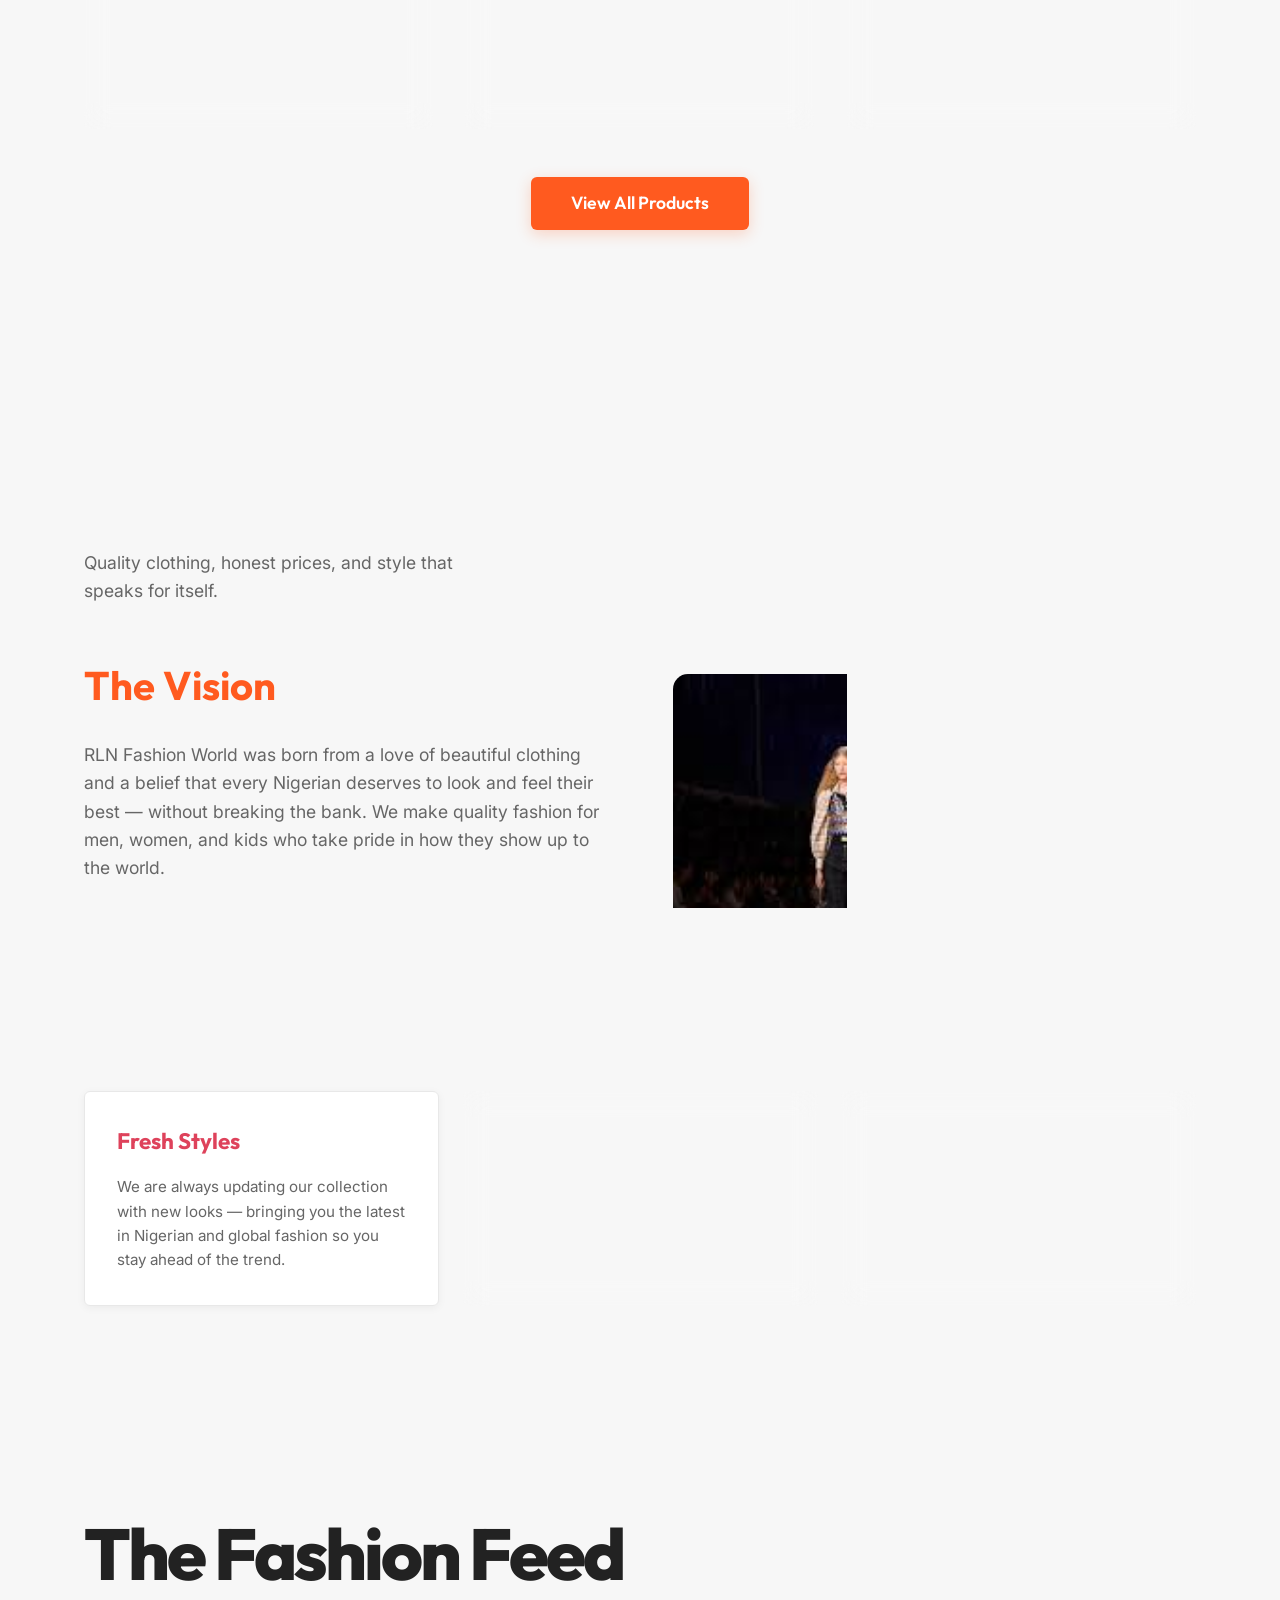
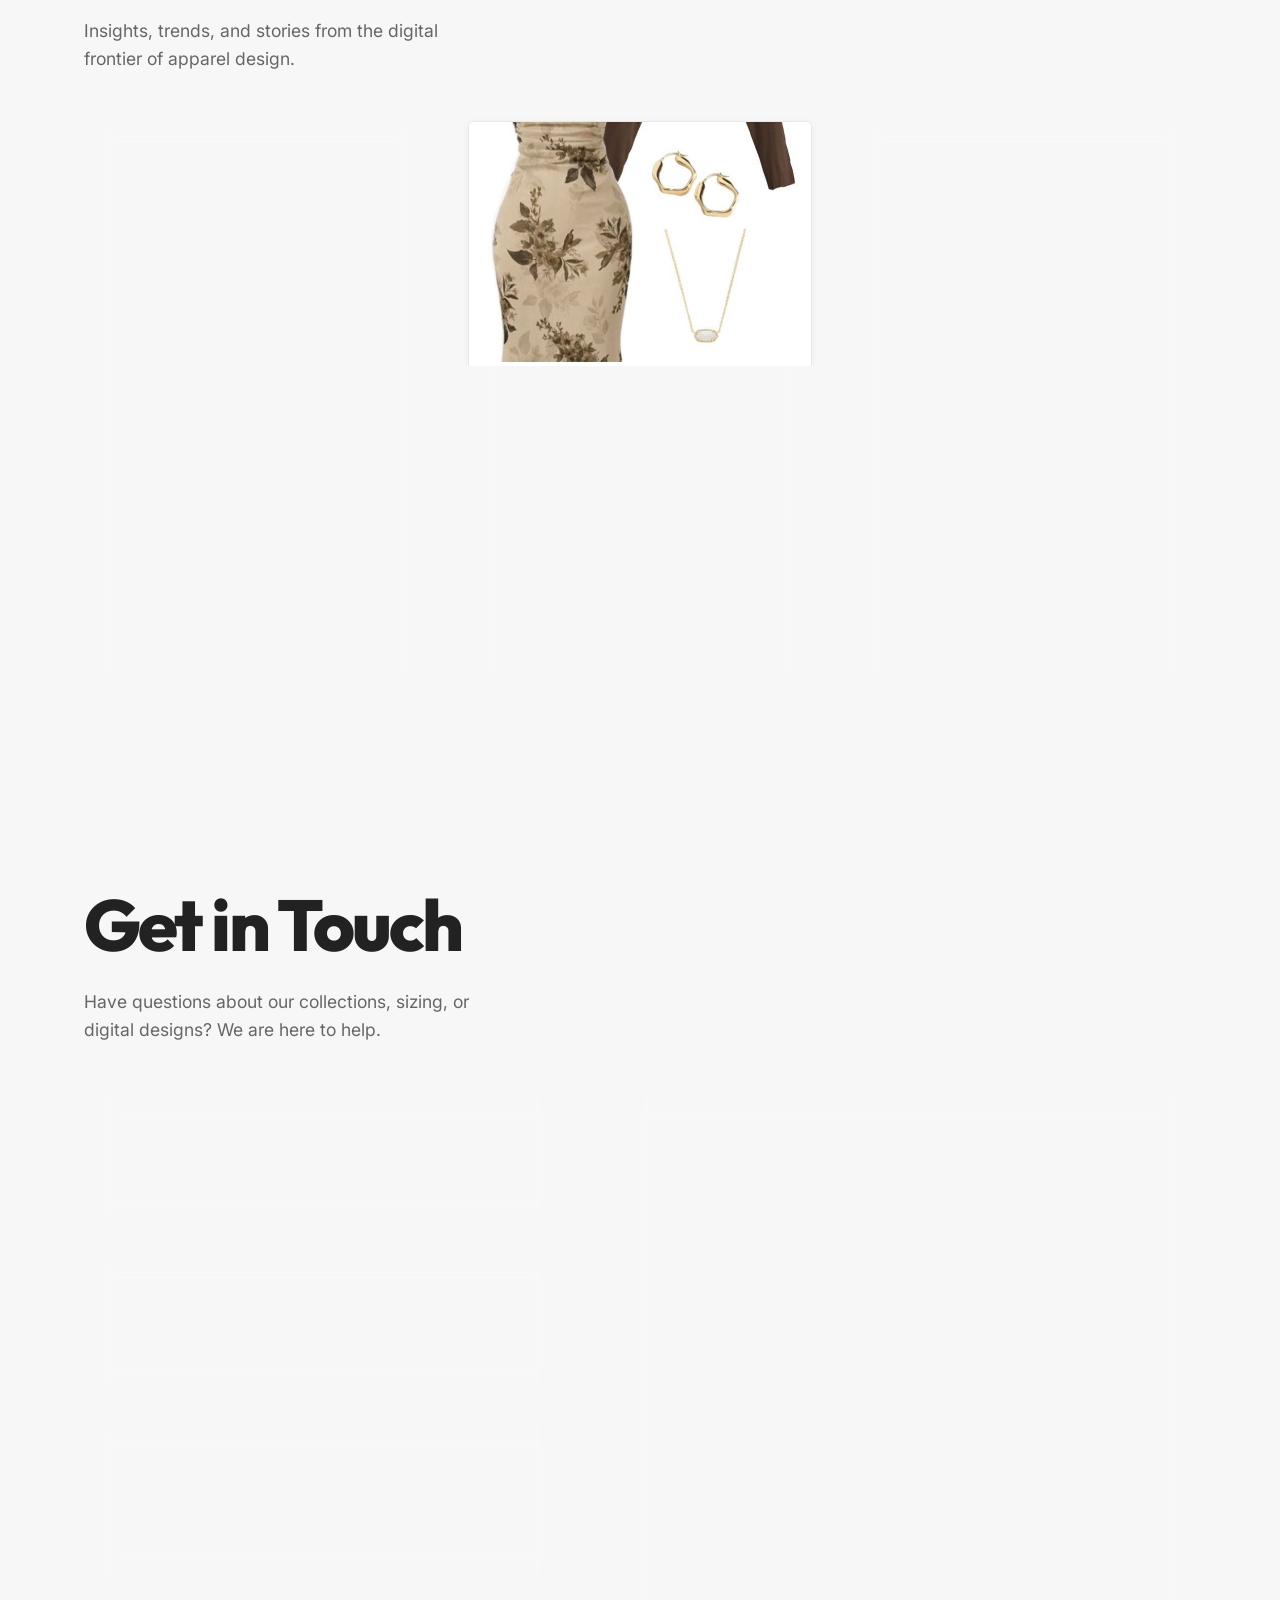
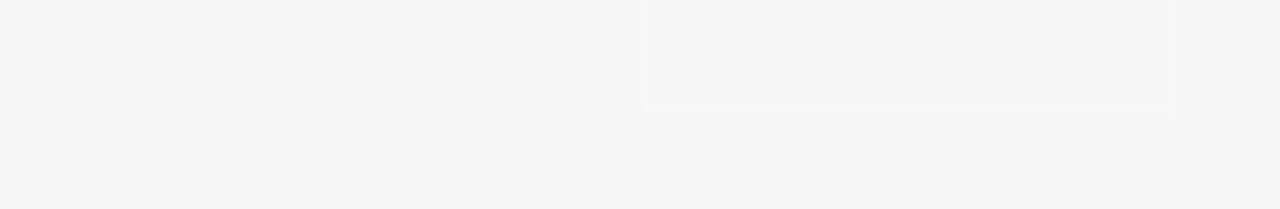
==== commit 2216af50: "feat: add thank-you page and replace events section with new arrivals showcase" ====
--- a/index.html
+++ b/index.html
@@ -30,6 +30,7 @@
     </header>
 
     <main>
+        <div class="marketplace-strip"><strong>RLN DEALS</strong><span>Fresh styles. Better prices. New drops every week.</span><a href="shop.html">Explore deals &rarr;</a></div>
         <!-- HOME SECTION -->
         <section id="home" class="hero">
             <div class="hero-content">
--- a/styles.css
+++ b/styles.css
@@ -753,6 +753,80 @@
     }
 }
 
+/* Refinements */
+:root { --content-width: 1240px; }
+::selection { background: var(--accent); color: #fff; }
+main { overflow: hidden; }
+section { max-width: var(--content-width); margin-inline: auto; }
+header { padding: 1rem max(5%, calc((100vw - var(--content-width)) / 2)); }
+.hero { padding: 7rem max(5%, calc((100vw - var(--content-width)) / 2)) 4rem; }
+.hero-title { letter-spacing: -0.04em; text-wrap: balance; }
+.product-card { backdrop-filter: var(--glass-blur); }
+.product-info .btn { margin-top: 1rem; }
+
+/* Marketplace direction */
+body { background: #f7f7f7; color: #222; background-image: none; }
+header { background: #ff5a1f; color: #fff; border-bottom: 0; }
+header.scrolled { background: #ff5a1f; border-bottom: 0; box-shadow: 0 2px 12px rgba(0,0,0,.12); }
+.logo-circle { border-color: #fff; color: #fff; }
+.logo-circle::after { background: radial-gradient(circle, #fff 0%, transparent 70%); }
+.logo-text span:first-child, .logo-text .brand-text { color: #fff; }
+.nav-links a, .nav-links a:hover, .nav-links a.active { color: #fff; }
+.cart-icon-link { background: rgba(255,255,255,.16); border-radius: 999px; padding: .45rem .8rem; }
+#cart-count { background: #222; }
+.hero, .new-arrivals, .about-section, .blog-section, .shop-section, .contact-section, .checkout-section { background: #f7f7f7; }
+.hero { max-width: none; padding-inline: max(5%, calc((100vw - var(--content-width)) / 2)); }
+.hero-title { color: #222; }
+.hero-desc, .about-text p, .value-card p, .blog-excerpt { color: #666; }
+.btn { background: #ff5a1f; box-shadow: 0 4px 15px rgba(255,90,31,.24); border-radius: 6px; }
+.btn:hover { background: #e9470c; box-shadow: 0 8px 20px rgba(255,90,31,.3); }
+.section-title, .about-text h2, .contact-card h3, .product-tag { color: #ff5a1f; }
+.product-card, .value-card, .blog-card, .contact-card, .contact-form-container, .order-summary-container { background: #fff; border: 1px solid #e8e8e8; border-radius: 6px; box-shadow: 0 2px 8px rgba(0,0,0,.05); }
+.product-card:hover, .blog-card:hover { border-color: #ff5a1f; box-shadow: 0 8px 22px rgba(0,0,0,.1); }
+.product-price { color: #ff5a1f; font-size: 1.25rem; }
+.category-btn { background: #fff; color: #555; border-color: #ddd; border-radius: 4px; }
+.category-btn:hover, .category-btn.active { background: #ff5a1f; border-color: #ff5a1f; color: #fff; }
+.shop-header { background: #fff; max-width: none; }
+.shop-header .hero-desc { margin-inline: auto; }
+.marketplace-strip { display: flex; align-items: center; justify-content: center; gap: 1rem; padding: .7rem 1rem; background: #fff0e9; color: #555; font-size: .9rem; }
+.marketplace-strip strong { color: #ff5a1f; letter-spacing: .08em; }
+.marketplace-strip a { color: #ff5a1f; font-weight: 700; }
+.cart-panel, .modal-content { background: #fff; color: #222; }
+.cart-header h2, .close-cart { color: #222; }
+.cart-footer { background: #fff; }
+.form-control { background: #fff; color: #222; border-color: #ddd; }
+
+@media (max-width: 700px) {
+    header { padding: 0.8rem 5%; }
+    .logo { font-size: 1.1rem; }
+    .logo-circle { width: 36px; height: 36px; }
+    .logo-text { display: none; }
+    .nav-links { gap: 0.8rem; flex-wrap: wrap; justify-content: flex-end; }
+    .nav-links a { font-size: 0.78rem; }
+    .nav-links a:nth-child(2), .nav-links a:nth-child(3), .nav-links a:nth-child(5) { display: none; }
+    .hero-title { font-size: clamp(2.8rem, 13vw, 4rem); }
+    .hero { gap: 2.5rem; min-height: auto; padding-bottom: 3rem; }
+    .hero-image-wrapper, .hero-image-wrapper:hover { transform: none; }
+    .new-arrivals, .about-section, .blog-section, .shop-section, .contact-section, .checkout-section { padding-top: 7rem; }
+    .section-title { font-size: 2.3rem; margin-bottom: 2rem; }
+    .shop-categories { gap: 0.5rem; flex-wrap: wrap; }
+    .category-btn { padding: 0.5rem 1rem; }
+    .shop-grid { grid-template-columns: repeat(2, minmax(0, 1fr)); gap: 1rem; padding-inline: 5%; }
+    .product-image { height: 220px; }
+    .product-info { padding: 1rem; }
+    .product-title { font-size: 1rem; }
+    .btn { padding: 0.75rem 1.2rem; font-size: 0.95rem; }
+    .checkout-container { grid-template-columns: 1fr; gap: 1.5rem; }
+    .contact-form-container, .order-summary-container { padding: 1.5rem; }
+    .marketplace-strip { flex-wrap: wrap; gap: .35rem .7rem; font-size: .78rem; }
+}
+
+@media (max-width: 420px) {
+    .nav-links a { font-size: 0.7rem; }
+    .shop-grid { grid-template-columns: 1fr; }
+    .product-image { height: 300px; }
+}
+
 /* CART ICON & BADGE */
 .cart-icon-link {
     position: relative;
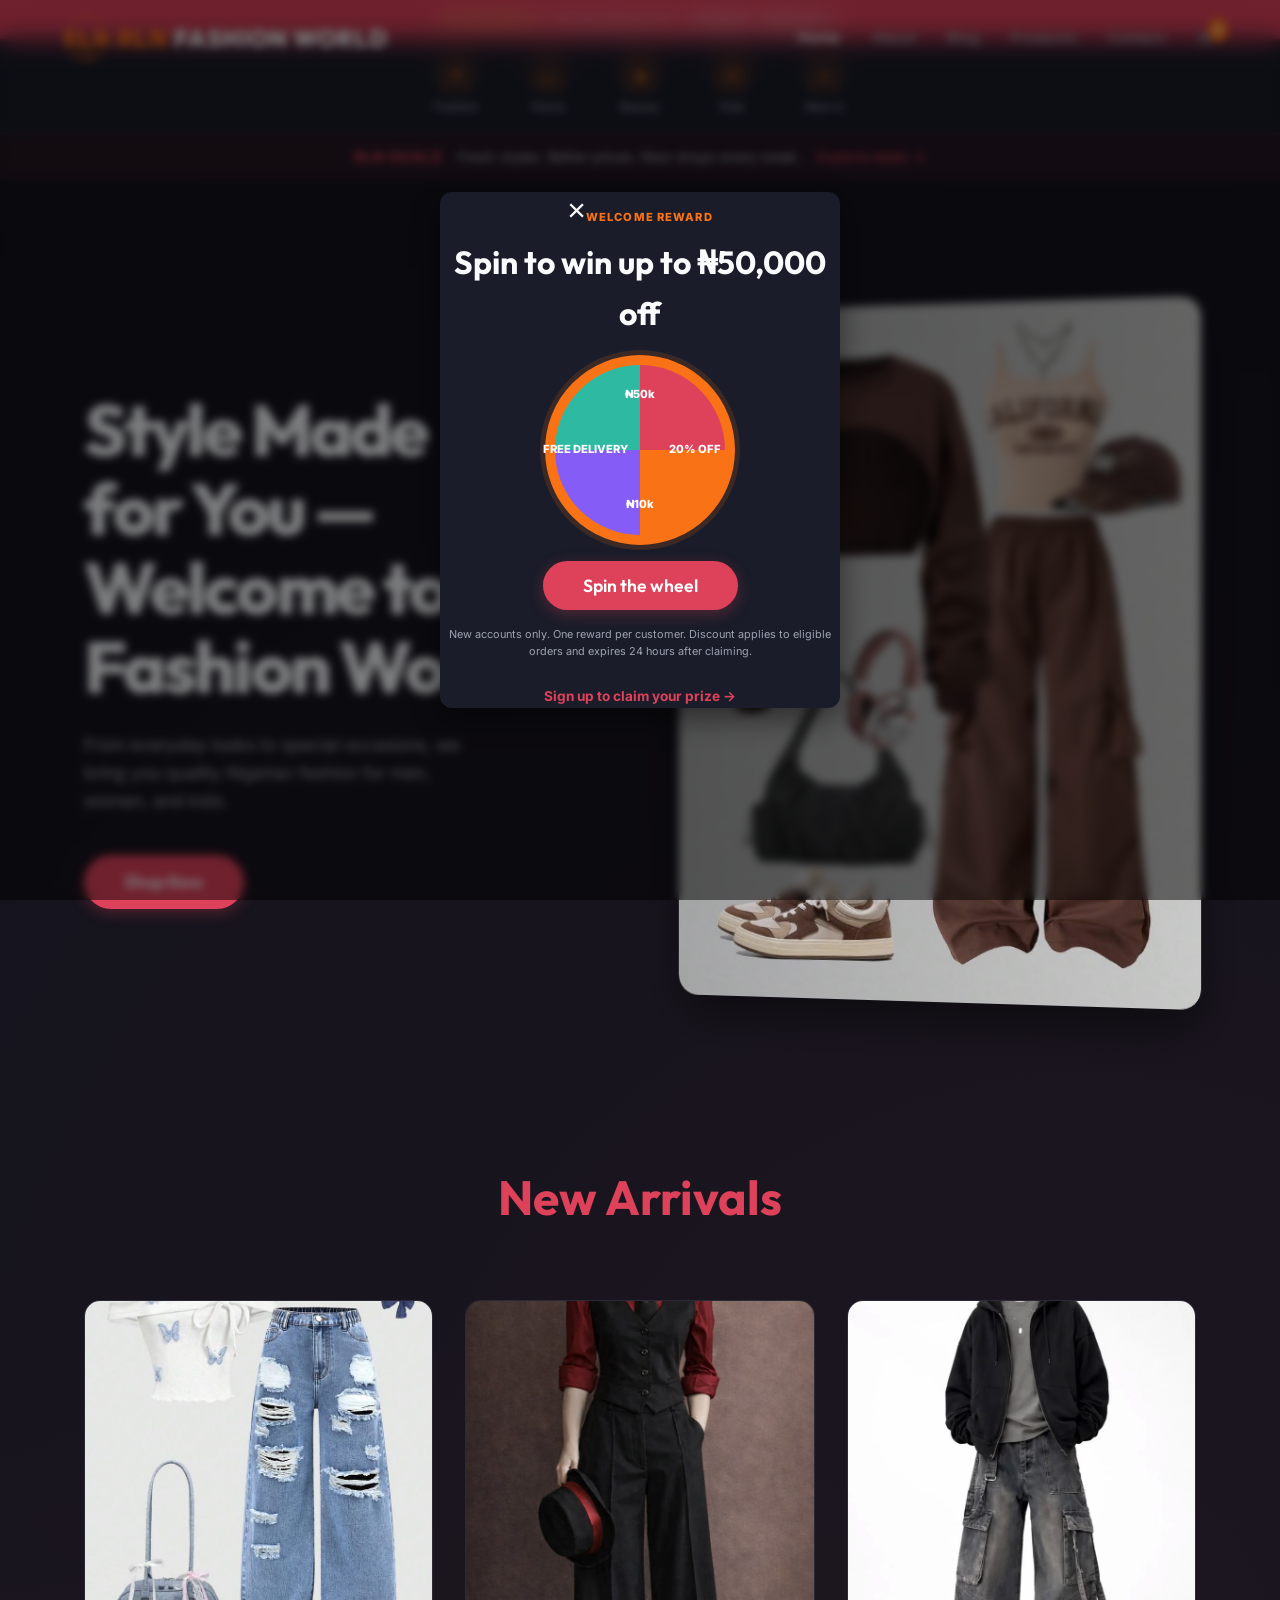
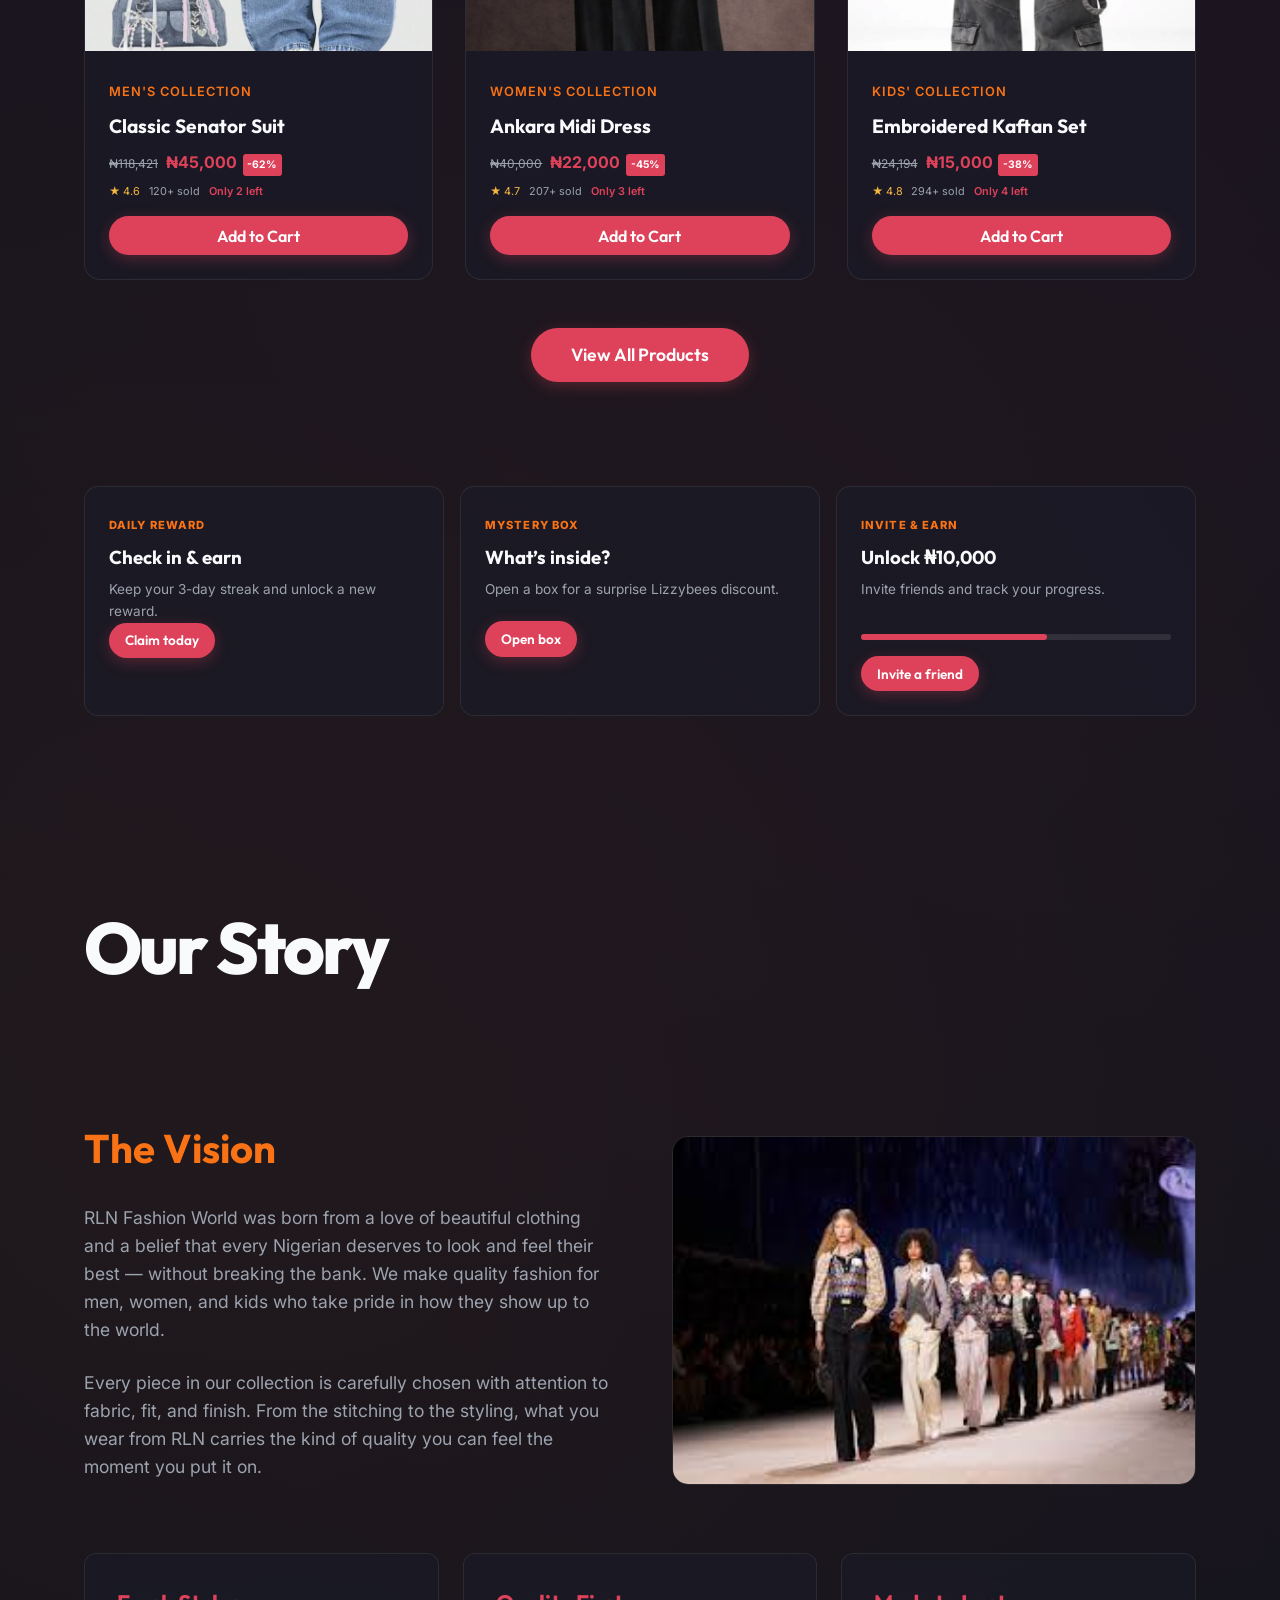
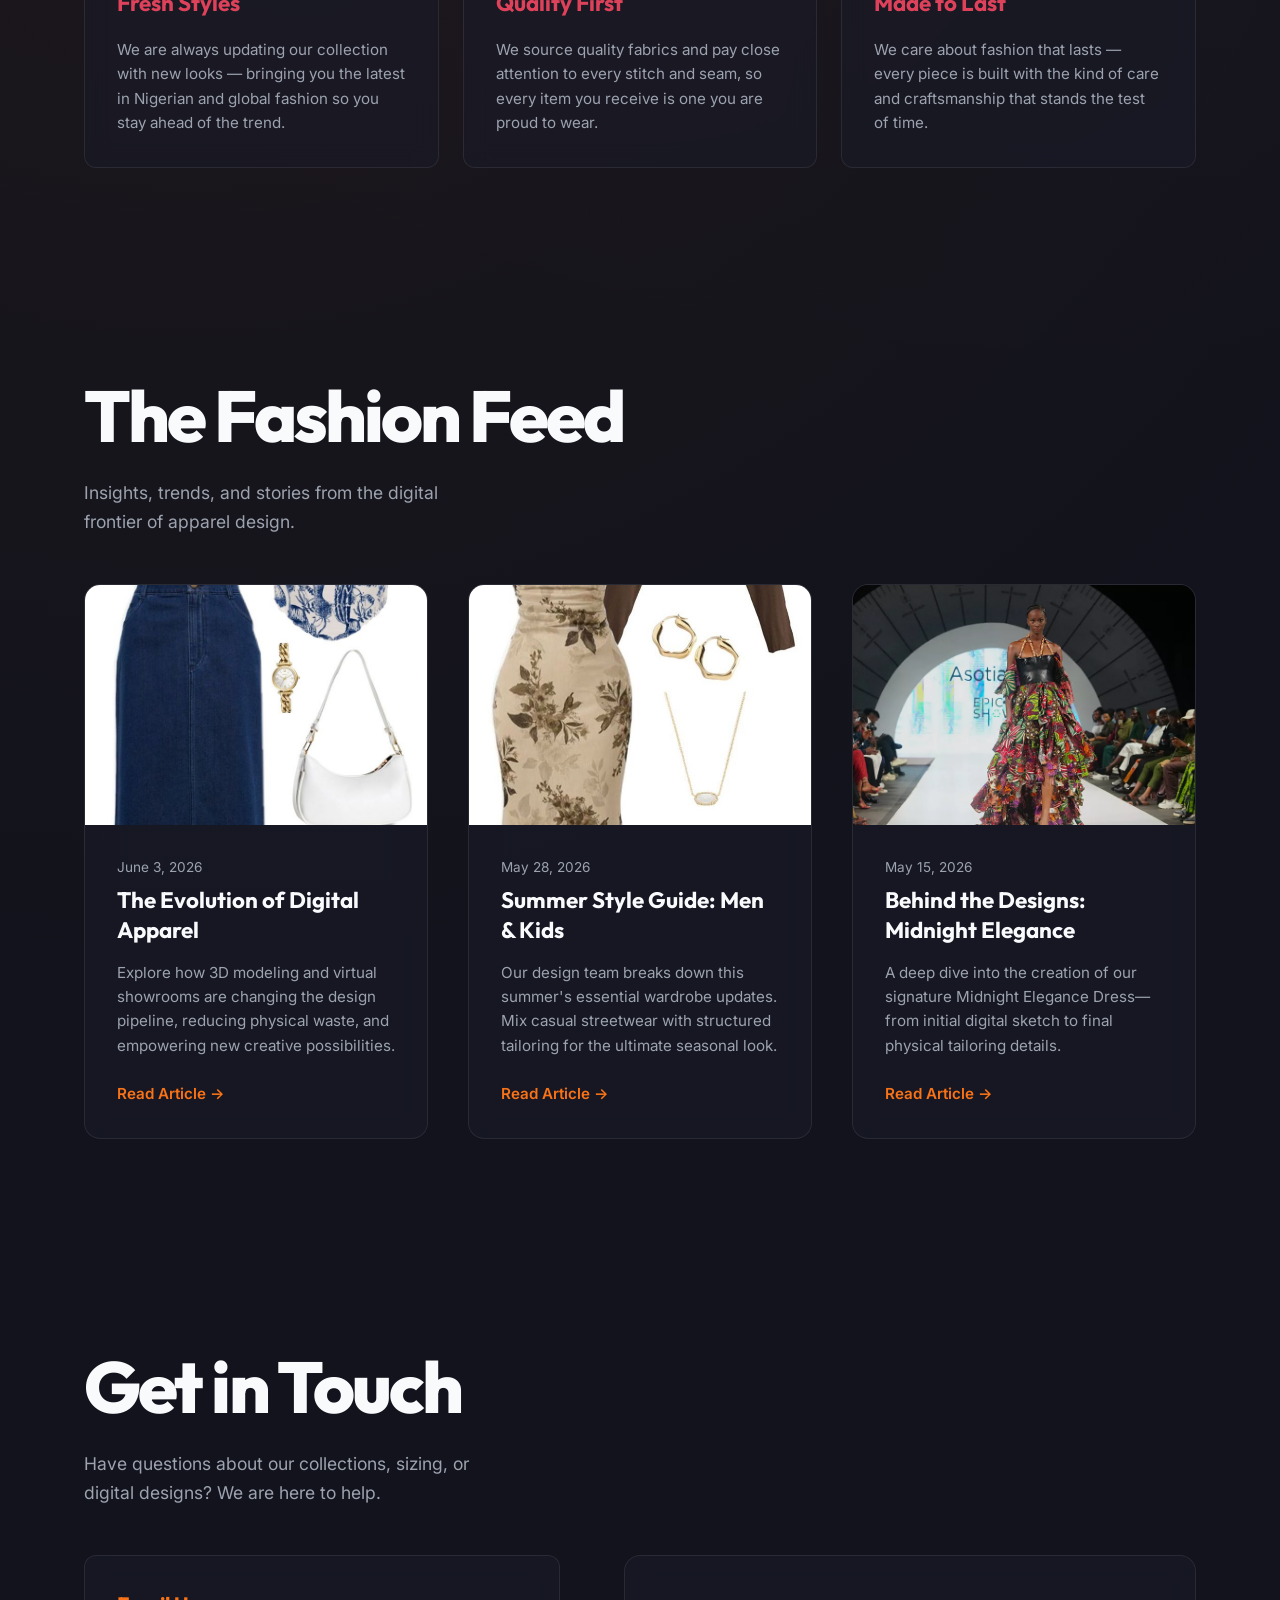
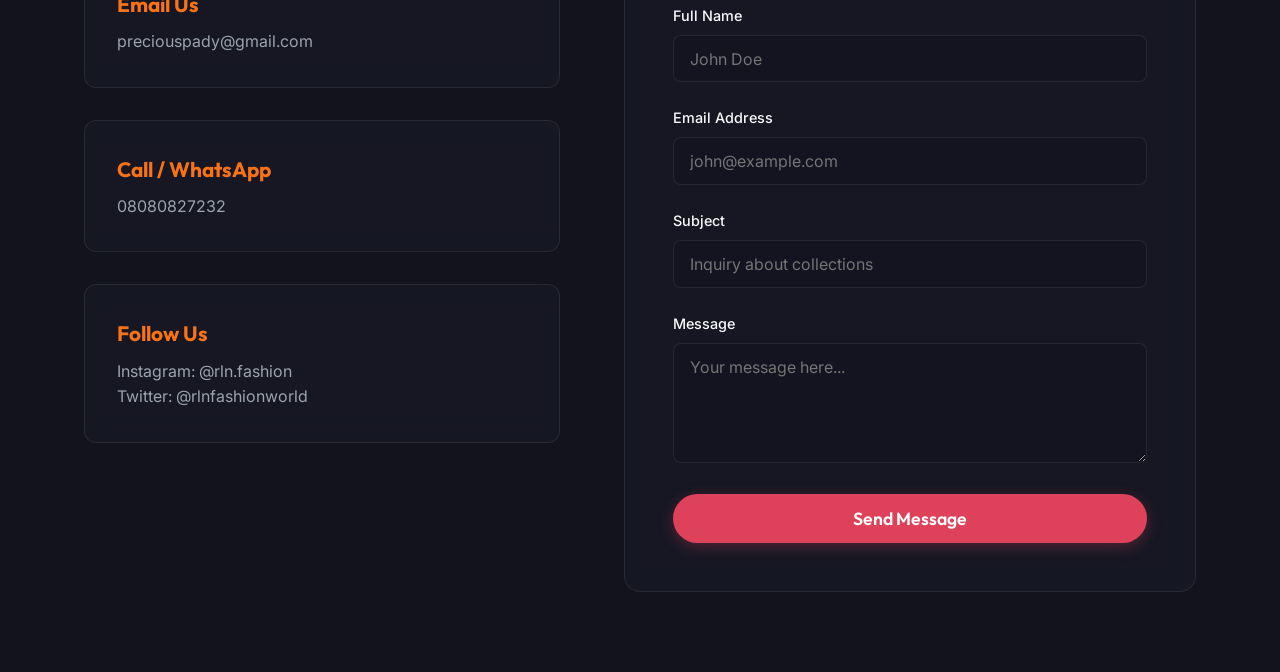
==== commit d9a60b99: "feat: implement interactive shopping rewards including a flash sale timer, check-in streak, mystery " ====
--- a/index.html
+++ b/index.html
@@ -30,6 +30,10 @@
     </header>
 
     <main>
+        <div class="promo-bar" id="deal-banner"><strong>FLASH DEALS</strong><span>Extra savings end in</span><b id="deal-timer">02:14:33</b><a href="shop.html">Shop now &rarr;</a></div>
+        <div class="category-strip" aria-label="Shop categories">
+            <a href="shop.html"><span>✦</span>Fashion</a><a href="shop.html"><span>⌂</span>Home</a><a href="shop.html"><span>◈</span>Beauty</a><a href="shop.html"><span>☆</span>Kids</a><a href="shop.html"><span>+</span>New in</a>
+        </div>
         <div class="marketplace-strip"><strong>RLN DEALS</strong><span>Fresh styles. Better prices. New drops every week.</span><a href="shop.html">Explore deals &rarr;</a></div>
         <!-- HOME SECTION -->
         <section id="home" class="hero">
@@ -81,6 +85,12 @@
             </div>
         </section>
 
+        <section class="reward-grid reveal" aria-label="Rewards and promotions">
+            <article class="reward-card checkin-card"><span class="reward-kicker">DAILY REWARD</span><h3>Check in & earn</h3><p>Keep your 3-day streak and unlock a new reward.</p><button class="btn reward-action" id="checkin-btn">Claim today</button></article>
+            <article class="reward-card mystery-card"><span class="reward-kicker">MYSTERY BOX</span><h3>What’s inside?</h3><p>Open a box for a surprise Lizzybees discount.</p><button class="btn reward-action" id="mystery-btn">Open box</button></article>
+            <article class="reward-card referral-card"><span class="reward-kicker">INVITE & EARN</span><h3>Unlock ₦10,000</h3><p>Invite friends and track your progress.</p><div class="referral-progress"><span></span></div><button class="btn reward-action" id="referral-btn">Invite a friend</button></article>
+        </section>
+
         <!-- ABOUT SECTION -->
         <section id="about" class="about-section">
             <h1 class="hero-title reveal">Our Story</h1>
@@ -214,6 +224,12 @@
         </section>
     </main>
 
+    <div class="modal-overlay reward-modal" id="spin-modal">
+        <div class="modal-content spin-content"><button class="close-modal" id="close-spin-modal">&times;</button><span class="reward-kicker">WELCOME REWARD</span><h2>Spin to win up to ₦50,000 off</h2><div class="spin-wheel" id="spin-wheel"><span>₦50k</span><span>20% OFF</span><span>₦10k</span><span>FREE DELIVERY</span></div><button class="btn" id="spin-btn">Spin the wheel</button><p class="reward-terms">New accounts only. One reward per customer. Discount applies to eligible orders and expires 24 hours after claiming.</p><p class="spin-result" id="spin-result"></p><a class="signup-link" href="contact.html">Sign up to claim your prize &rarr;</a></div>
+    </div>
+
+    <nav class="mobile-bottom-nav" aria-label="Mobile navigation"><a href="index.html" class="active"><span>⌂</span>Home</a><a href="shop.html"><span>◈</span>Categories</a><a href="#cart-icon"><span>🛒</span>Cart</a><a href="contact.html"><span>◯</span>Account</a></nav>
+
     <!-- SIZE SELECTION MODAL -->
     <div class="modal-overlay" id="size-modal">
         <div class="modal-content size-modal-content">
--- a/styles.css
+++ b/styles.css
@@ -764,37 +764,9 @@
 .product-card { backdrop-filter: var(--glass-blur); }
 .product-info .btn { margin-top: 1rem; }
 
-/* Marketplace direction */
-body { background: #f7f7f7; color: #222; background-image: none; }
-header { background: #ff5a1f; color: #fff; border-bottom: 0; }
-header.scrolled { background: #ff5a1f; border-bottom: 0; box-shadow: 0 2px 12px rgba(0,0,0,.12); }
-.logo-circle { border-color: #fff; color: #fff; }
-.logo-circle::after { background: radial-gradient(circle, #fff 0%, transparent 70%); }
-.logo-text span:first-child, .logo-text .brand-text { color: #fff; }
-.nav-links a, .nav-links a:hover, .nav-links a.active { color: #fff; }
-.cart-icon-link { background: rgba(255,255,255,.16); border-radius: 999px; padding: .45rem .8rem; }
-#cart-count { background: #222; }
-.hero, .new-arrivals, .about-section, .blog-section, .shop-section, .contact-section, .checkout-section { background: #f7f7f7; }
-.hero { max-width: none; padding-inline: max(5%, calc((100vw - var(--content-width)) / 2)); }
-.hero-title { color: #222; }
-.hero-desc, .about-text p, .value-card p, .blog-excerpt { color: #666; }
-.btn { background: #ff5a1f; box-shadow: 0 4px 15px rgba(255,90,31,.24); border-radius: 6px; }
-.btn:hover { background: #e9470c; box-shadow: 0 8px 20px rgba(255,90,31,.3); }
-.section-title, .about-text h2, .contact-card h3, .product-tag { color: #ff5a1f; }
-.product-card, .value-card, .blog-card, .contact-card, .contact-form-container, .order-summary-container { background: #fff; border: 1px solid #e8e8e8; border-radius: 6px; box-shadow: 0 2px 8px rgba(0,0,0,.05); }
-.product-card:hover, .blog-card:hover { border-color: #ff5a1f; box-shadow: 0 8px 22px rgba(0,0,0,.1); }
-.product-price { color: #ff5a1f; font-size: 1.25rem; }
-.category-btn { background: #fff; color: #555; border-color: #ddd; border-radius: 4px; }
-.category-btn:hover, .category-btn.active { background: #ff5a1f; border-color: #ff5a1f; color: #fff; }
-.shop-header { background: #fff; max-width: none; }
-.shop-header .hero-desc { margin-inline: auto; }
-.marketplace-strip { display: flex; align-items: center; justify-content: center; gap: 1rem; padding: .7rem 1rem; background: #fff0e9; color: #555; font-size: .9rem; }
-.marketplace-strip strong { color: #ff5a1f; letter-spacing: .08em; }
-.marketplace-strip a { color: #ff5a1f; font-weight: 700; }
-.cart-panel, .modal-content { background: #fff; color: #222; }
-.cart-header h2, .close-cart { color: #222; }
-.cart-footer { background: #fff; }
-.form-control { background: #fff; color: #222; border-color: #ddd; }
+.marketplace-strip { display: flex; align-items: center; justify-content: center; gap: 1rem; padding: .7rem 1rem; background: rgba(222, 66, 91, 0.08); color: var(--muted); font-size: .9rem; }
+.marketplace-strip strong, .marketplace-strip a { color: var(--accent); }
+.marketplace-strip strong { letter-spacing: .08em; }
 
 @media (max-width: 700px) {
     header { padding: 0.8rem 5%; }
@@ -827,6 +799,17 @@
     .product-image { height: 300px; }
 }
 
+/* Temu-inspired shopping mechanics, using Lizzybees colors */
+.promo-bar { display:flex; gap:.8rem; align-items:center; justify-content:center; padding:.55rem 1rem; background:var(--accent); color:#fff; font-size:.82rem; }
+.promo-bar strong { color:#ffd166; letter-spacing:.08em; }.promo-bar b { font-variant-numeric:tabular-nums; }.promo-bar a { font-weight:700; }
+.category-strip { display:flex; justify-content:center; gap:2rem; padding:1rem 5%; overflow-x:auto; background:var(--surface-solid); border-bottom:1px solid var(--border); }
+.category-strip a { min-width:60px; text-align:center; color:var(--muted); font-size:.75rem; white-space:nowrap; }.category-strip span { display:grid; place-items:center; width:38px; height:38px; margin:0 auto .3rem; border-radius:12px; background:rgba(249,115,22,.14); color:var(--brand); font-size:1.25rem; }
+.reward-grid { display:grid; grid-template-columns:repeat(3,1fr); gap:1rem; padding:1rem 5% 4rem; }.reward-card { padding:1.5rem; border:1px solid var(--border); border-radius:14px; background:var(--surface); }.reward-card h3 { margin:.4rem 0; }.reward-card p { color:var(--muted); font-size:.85rem; min-height:42px; }.reward-kicker { color:var(--brand); font-size:.7rem; font-weight:800; letter-spacing:.1em; }.reward-action { padding:.55rem 1rem; font-size:.85rem; }.referral-progress { height:6px; border-radius:10px; background:rgba(255,255,255,.1); margin:.8rem 0 1rem; }.referral-progress span { display:block; width:60%; height:100%; background:var(--accent); border-radius:inherit; }.spin-content { text-align:center; position:relative; max-width:440px; }.spin-content h2 { font-size:2rem; margin:.5rem 0 1rem; }.spin-wheel { width:190px; height:190px; margin:0 auto 1rem; border-radius:50%; border:10px solid var(--brand); background:conic-gradient(var(--accent) 0 25%, var(--brand) 25% 50%, #855cf5 50% 75%, #2db9a2 75%); display:grid; place-items:center; transform:rotate(0); transition:transform 2.5s cubic-bezier(.2,.8,.2,1); box-shadow:0 0 0 5px rgba(249,115,22,.15); }.spin-wheel span { position:absolute; font-size:.7rem; font-weight:800; color:#fff; }.spin-wheel span:nth-child(1){transform:translateY(-55px)}.spin-wheel span:nth-child(2){transform:translateX(55px)}.spin-wheel span:nth-child(3){transform:translateY(55px)}.spin-wheel span:nth-child(4){transform:translateX(-55px)}.reward-terms { color:var(--muted); font-size:.68rem; margin-top:1rem; }.spin-result { color:var(--brand); font-weight:800; min-height:1.4em; }.signup-link { color:var(--accent); font-weight:700; font-size:.85rem; }
+.mobile-bottom-nav { display:none; }
+.product-price { position:relative; }.original-price { color:var(--muted); text-decoration:line-through; font-size:.75rem; font-weight:400; margin-right:.25rem; }.product-price strong { color:var(--accent); }.discount-badge { display:inline-block; margin-left:.35rem; padding:.15rem .3rem; border-radius:3px; background:var(--accent); color:#fff; font-size:.65rem; }.deal-meta { display:flex; flex-wrap:wrap; gap:.35rem .55rem; margin-top:.45rem; color:var(--muted); font-size:.68rem; }.rating { color:#f4b740; }.stock-note { color:var(--accent); font-weight:600; }
+.confetti-burst { position:fixed; inset:0; pointer-events:none; z-index:2000; }.confetti-burst i { position:absolute; left:50%; top:45%; width:8px; height:14px; background:var(--brand); animation:confetti-fall 1.7s ease-out forwards; transform:rotate(calc(var(--i) * 31deg)) translateY(-20px); }.confetti-burst i:nth-child(3n) { background:var(--accent); }.confetti-burst i:nth-child(4n) { background:#ffd166; } @keyframes confetti-fall { to { transform:rotate(calc(var(--i) * 67deg)) translate(calc((var(--i) - 12) * 22px), 75vh); opacity:0; } }
+@media (max-width:700px) { .reward-grid { grid-template-columns:1fr; }.promo-bar { font-size:.7rem; gap:.45rem; }.category-strip { justify-content:flex-start; gap:1.2rem; }.mobile-bottom-nav { position:fixed; display:flex; justify-content:space-around; bottom:0; left:0; right:0; z-index:900; padding:.5rem .25rem calc(.5rem + env(safe-area-inset-bottom)); background:rgba(26,28,41,.96); border-top:1px solid var(--border); backdrop-filter:blur(12px); }.mobile-bottom-nav a { color:var(--muted); text-align:center; font-size:.65rem; }.mobile-bottom-nav a.active { color:var(--brand); }.mobile-bottom-nav span { display:block; font-size:1.1rem; line-height:1.2; } body { padding-bottom:4.2rem; } }
+
 /* CART ICON & BADGE */
 .cart-icon-link {
     position: relative;
